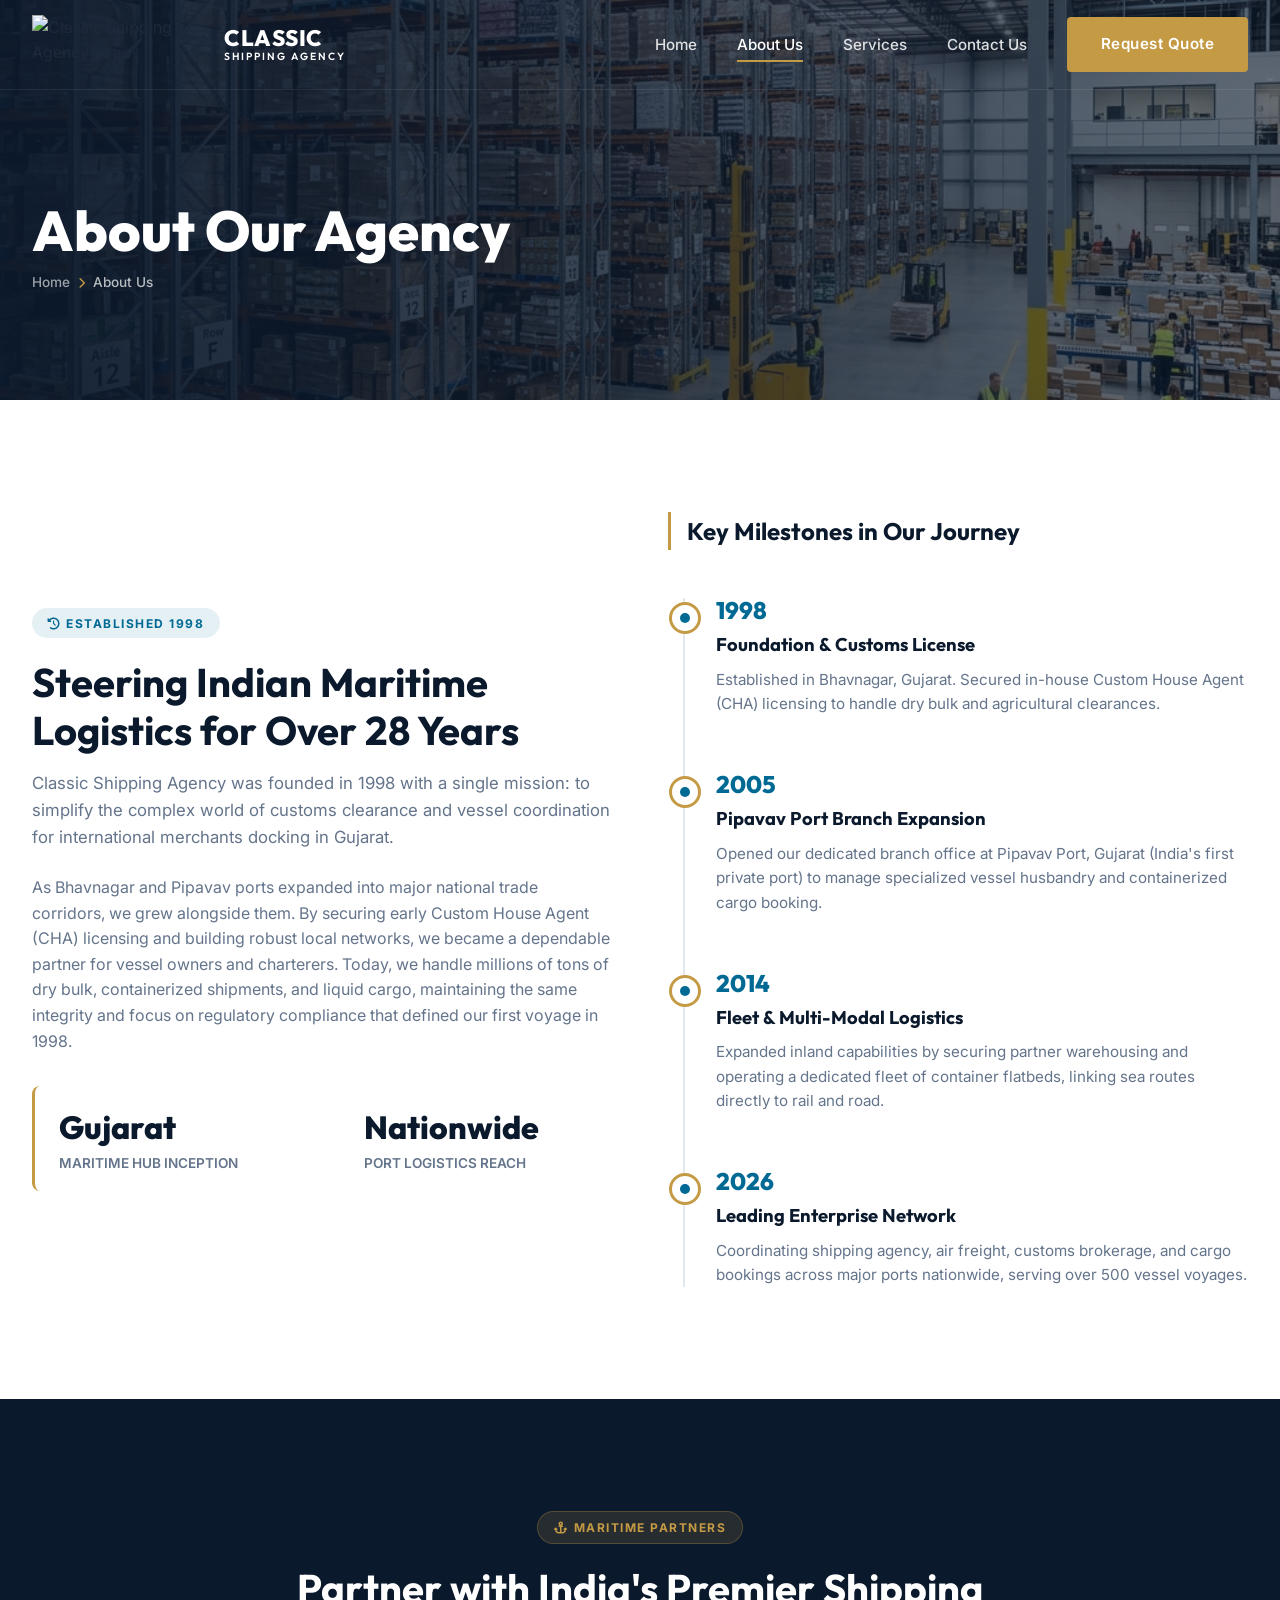
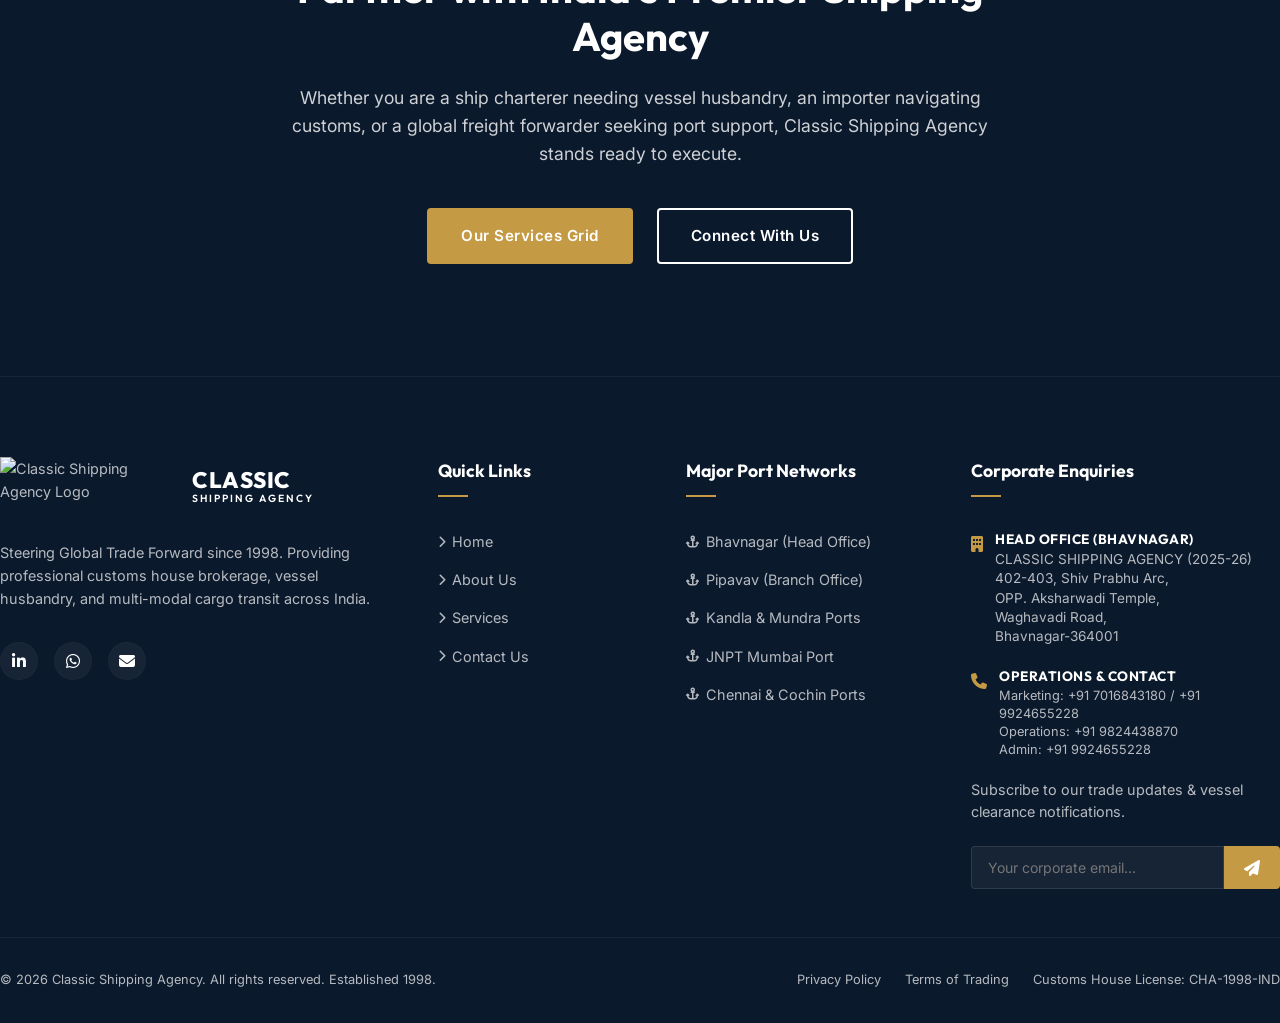
==== about.html @ 5eabb54c "initail commit, repo created and website designed w some ammendments" ====
<!DOCTYPE html>
<html lang="en">
<head>
    <meta charset="UTF-8">
    <meta name="viewport" content="width=device-width, initial-scale=1.0">
    <meta name="description" content="Discover the legacy of Classic Shipping Agency. Serving India's maritime and logistics sector since 1998. Learn about our vision, values, and port infrastructure.">
    <title>About Us - Classic Shipping Agency | Established 1998</title>
    <!-- Fonts and Icons -->
    <link rel="stylesheet" href="https://cdnjs.cloudflare.com/ajax/libs/font-awesome/6.4.0/css/all.min.css">
    <link rel="stylesheet" href="css/style.css">
</head>
<body>

    <!-- Header Navigation -->
    <header>
        <div class="container nav-container">
            <a href="index.html" class="logo">
                <img src="images/logo.png" alt="Classic Shipping Agency Logo" class="logo-img">
                <div class="logo-text">
                    CLASSIC
                    <span>Shipping Agency</span>
                </div>
            </a>
            
            <nav class="nav-menu-wrapper">
                <ul class="nav-menu">
                    <li><a href="index.html" class="nav-link">Home</a></li>
                    <li><a href="about.html" class="nav-link active">About Us</a></li>
                    <li><a href="services.html" class="nav-link">Services</a></li>
                    <li><a href="contact.html" class="nav-link">Contact Us</a></li>
                    <li class="nav-cta"><a href="contact.html" class="btn btn-accent">Request Quote</a></li>
                </ul>
            </nav>
            
            <div class="nav-hamburger">
                <span></span>
                <span></span>
                <span></span>
            </div>
        </div>
    </header>

    <!-- Inner Hero Header -->
    <section class="inner-hero" style="background-image: url('images/warehousing.png');">
        <div class="container">
            <h1 class="inner-hero-title animate-on-scroll">About Our Agency</h1>
            <div class="inner-breadcrumbs animate-on-scroll delay-1">
                <a href="index.html">Home</a>
                <span class="separator"><i class="fa-solid fa-chevron-right" style="font-size: 0.7rem;"></i></span>
                <span>About Us</span>
            </div>
        </div>
    </section>

    <!-- Company Story Section -->
    <section class="section-padding">
        <div class="container grid-2">
            <div class="animate-on-scroll">
                <span class="badge"><i class="fa-solid fa-history"></i> Established 1998</span>
                <h2 class="section-title">Steering Indian Maritime Logistics for Over 28 Years</h2>
                <p style="color: var(--text-muted); margin-bottom: 1.5rem; font-size: 1.05rem;">Classic Shipping Agency was founded in 1998 with a single mission: to simplify the complex world of customs clearance and vessel coordination for international merchants docking in Gujarat.</p>
                <p style="color: var(--text-muted); margin-bottom: 2rem;">As Bhavnagar and Pipavav ports expanded into major national trade corridors, we grew alongside them. By securing early Custom House Agent (CHA) licensing and building robust local networks, we became a dependable partner for vessel owners and charterers. Today, we handle millions of tons of dry bulk, containerized shipments, and liquid cargo, maintaining the same integrity and focus on regulatory compliance that defined our first voyage in 1998.</p>
                
                <div class="stats-grid grid-2" style="box-shadow: none; border-bottom: none; border-left: 3px solid var(--accent-gold); padding: 1rem 0 1rem 1.5rem; background: transparent;">
                    <div>
                        <h4 style="font-family: var(--font-heading); font-size: 2rem; font-weight: 800; color: var(--navy-deep);">Gujarat</h4>
                        <p style="font-size: 0.85rem; color: var(--text-muted); font-weight: 600; text-transform: uppercase;">Maritime Hub Inception</p>
                    </div>
                    <div>
                        <h4 style="font-family: var(--font-heading); font-size: 2rem; font-weight: 800; color: var(--navy-deep);">Nationwide</h4>
                        <p style="font-size: 0.85rem; color: var(--text-muted); font-weight: 600; text-transform: uppercase;">Port Logistics Reach</p>
                    </div>
                </div>
            </div>
            
            <div class="animate-on-scroll delay-1">
                <h3 style="font-family: var(--font-heading); font-size: 1.5rem; font-weight: 700; color: var(--navy-deep); margin-bottom: 2rem; border-left: 3px solid var(--accent-gold); padding-left: 1rem;">Key Milestones in Our Journey</h3>
                
                <!-- Timeline -->
                <div class="journey-timeline">
                    <!-- Timeline Item 1 -->
                    <div class="timeline-item">
                        <div class="timeline-dot"></div>
                        <div class="timeline-year">1998</div>
                        <h4 class="timeline-title">Foundation & Customs License</h4>
                        <p class="timeline-desc">Established in Bhavnagar, Gujarat. Secured in-house Custom House Agent (CHA) licensing to handle dry bulk and agricultural clearances.</p>
                    </div>
                    
                    <!-- Timeline Item 2 -->
                    <div class="timeline-item">
                        <div class="timeline-dot"></div>
                        <div class="timeline-year">2005</div>
                        <h4 class="timeline-title">Pipavav Port Branch Expansion</h4>
                        <p class="timeline-desc">Opened our dedicated branch office at Pipavav Port, Gujarat (India's first private port) to manage specialized vessel husbandry and containerized cargo booking.</p>
                    </div>
                    
                    <!-- Timeline Item 3 -->
                    <div class="timeline-item">
                        <div class="timeline-dot"></div>
                        <div class="timeline-year">2014</div>
                        <h4 class="timeline-title">Fleet & Multi-Modal Logistics</h4>
                        <p class="timeline-desc">Expanded inland capabilities by securing partner warehousing and operating a dedicated fleet of container flatbeds, linking sea routes directly to rail and road.</p>
                    </div>
                    
                    <!-- Timeline Item 4 -->
                    <div class="timeline-item">
                        <div class="timeline-dot"></div>
                        <div class="timeline-year">2026</div>
                        <h4 class="timeline-title">Leading Enterprise Network</h4>
                        <p class="timeline-desc">Coordinating shipping agency, air freight, customs brokerage, and cargo bookings across major ports nationwide, serving over 500 vessel voyages.</p>
                    </div>
                </div>
            </div>
        </div>
    </section>

    <!-- Why Choose Us CTA -->
    <section class="section-padding bg-dark">
        <div class="container text-center" style="max-width: 800px;">
            <div class="animate-on-scroll">
                <span class="badge badge-gold"><i class="fa-solid fa-anchor"></i> Maritime Partners</span>
                <h2 class="section-title" style="color: var(--text-light); margin-bottom: 1.5rem;">Partner with India's Premier Shipping Agency</h2>
                <p style="color: rgba(255,255,255,0.8); margin-bottom: 2.5rem; font-size: 1.1rem;">Whether you are a ship charterer needing vessel husbandry, an importer navigating customs, or a global freight forwarder seeking port support, Classic Shipping Agency stands ready to execute.</p>
                <div style="display: flex; gap: 1.5rem; justify-content: center;">
                    <a href="services.html" class="btn btn-accent">Our Services Grid</a>
                    <a href="contact.html" class="btn btn-outline">Connect With Us</a>
                </div>
            </div>
        </div>
    </section>

    <!-- Footer -->
    <footer>
        <div class="container footer-top">
            <div>
                <a href="index.html" class="logo footer-logo">
                    <img src="images/logo.png" alt="Classic Shipping Agency Logo" class="logo-img">
                    <div class="logo-text">
                        CLASSIC
                        <span>Shipping Agency</span>
                    </div>
                </a>
                <p class="footer-desc">Steering Global Trade Forward since 1998. Providing professional customs house brokerage, vessel husbandry, and multi-modal cargo transit across India.</p>
                <div class="footer-socials">
                    <a href="https://linkedin.com" target="_blank" class="social-link" aria-label="LinkedIn"><i class="fa-brands fa-linkedin-in"></i></a>
                    <a href="https://whatsapp.com" target="_blank" class="social-link" aria-label="WhatsApp"><i class="fa-brands fa-whatsapp"></i></a>
                    <a href="mailto:ops.bhavnagar@classicshipping.in" class="social-link" aria-label="Email"><i class="fa-solid fa-envelope"></i></a>
                </div>
            </div>
            
            <div>
                <h4 class="footer-heading">Quick Links</h4>
                <ul class="footer-links">
                    <li><a href="index.html"><i class="fa-solid fa-chevron-right" style="font-size: 0.75rem;"></i> Home</a></li>
                    <li><a href="about.html"><i class="fa-solid fa-chevron-right" style="font-size: 0.75rem;"></i> About Us</a></li>
                    <li><a href="services.html"><i class="fa-solid fa-chevron-right" style="font-size: 0.75rem;"></i> Services</a></li>
                    <li><a href="contact.html"><i class="fa-solid fa-chevron-right" style="font-size: 0.75rem;"></i> Contact Us</a></li>
                </ul>
            </div>
            
            <div>
                <h4 class="footer-heading">Major Port Networks</h4>
                <ul class="footer-links">
                    <li><a href="services.html#vessel-agency"><i class="fa-solid fa-anchor" style="font-size: 0.75rem;"></i> Bhavnagar (Head Office)</a></li>
                    <li><a href="services.html#vessel-agency"><i class="fa-solid fa-anchor" style="font-size: 0.75rem;"></i> Pipavav (Branch Office)</a></li>
                    <li><a href="services.html#vessel-agency"><i class="fa-solid fa-anchor" style="font-size: 0.75rem;"></i> Kandla & Mundra Ports</a></li>
                    <li><a href="services.html#vessel-agency"><i class="fa-solid fa-anchor" style="font-size: 0.75rem;"></i> JNPT Mumbai Port</a></li>
                    <li><a href="services.html#vessel-agency"><i class="fa-solid fa-anchor" style="font-size: 0.75rem;"></i> Chennai & Cochin Ports</a></li>
                </ul>
            </div>
            
            <div>
                <h4 class="footer-heading">Corporate Enquiries</h4>
                <div class="footer-contact-item">
                    <div class="footer-contact-icon"><i class="fa-solid fa-building"></i></div>
                    <div class="footer-contact-text">
                        <h6>Head Office (Bhavnagar)</h6>
                        <p style="font-size: 0.85rem; line-height: 1.4;">
                            CLASSIC SHIPPING AGENCY (2025-26)<br>
                            402-403, Shiv Prabhu Arc,<br>
                            OPP. Aksharwadi Temple,<br>
                            Waghavadi Road,<br>
                            Bhavnagar-364001
                        </p>
                    </div>
                </div>
                
                <div class="footer-contact-item">
                    <div class="footer-contact-icon"><i class="fa-solid fa-phone"></i></div>
                    <div class="footer-contact-text">
                        <h6>Operations & Contact</h6>
                        <p style="font-size: 0.8rem; line-height: 1.4;">
                            Marketing: +91 7016843180 / +91 9924655228<br>
                            Operations: +91 9824438870<br>
                            Admin: +91 9924655228
                        </p>
                    </div>
                </div>
                
                <div class="footer-newsletter">
                    <p>Subscribe to our trade updates & vessel clearance notifications.</p>
                    <form class="newsletter-form" onsubmit="event.preventDefault(); alert('Thank you for subscribing to Classic Trade Updates.'); this.reset();">
                        <input type="email" placeholder="Your corporate email..." required>
                        <button type="submit" aria-label="Subscribe"><i class="fa-solid fa-paper-plane"></i></button>
                    </form>
                </div>
            </div>
        </div>
        
        <div class="container footer-bottom">
            <div>&copy; 2026 Classic Shipping Agency. All rights reserved. Established 1998.</div>
            <div class="footer-bottom-links">
                <a href="#">Privacy Policy</a>
                <a href="#">Terms of Trading</a>
                <a href="contact.html">Customs House License: CHA-1998-IND</a>
            </div>
        </div>
    </footer>

    <!-- Scripts -->
    <script src="js/main.js"></script>
</body>
</html>
---- css/style.css ----
/* 
   Classic Shipping Agency - Global Stylesheet
   Established 1998 - Steering Global Trade Forward
*/

@import url('https://fonts.googleapis.com/css2?family=Inter:wght@300;400;500;600;700&family=Outfit:wght@300;400;500;600;700;800&family=Playfair+Display:ital,wght@0,400;0,600;0,700;1,400&display=swap');

:root {
    /* Color Palette */
    --primary: #006994;          /* Ocean Blue */
    --primary-dark: #004d6d;
    --primary-light: #e6f3f8;
    
    --navy-deep: #0B192C;        /* Deep Corporate Navy */
    --navy-mid: #1E3E62;         /* Medium Navy */
    --navy-light: #2C5E8A;       /* Slate Navy */
    
    --accent-gold: #C49A45;      /* Metallic Gold Highlight */
    --accent-gold-hover: #A37C32;
    
    --bg-light: #F8FAFC;         /* Clean Light Grey background */
    --bg-white: #FFFFFF;
    --bg-card-dark: #112240;     /* Navy card background */
    
    --text-dark: #1E293B;        /* Charcoal body text */
    --text-muted: #64748B;       /* Secondary grey text */
    --text-light: #FFFFFF;       /* Light text */
    
    --border-color: #E2E8F0;
    --border-accent: rgba(196, 154, 69, 0.3);
    
    /* Layout & Spacing */
    --max-width: 1280px;
    --header-height: 90px;
    --transition-smooth: all 0.3s cubic-bezier(0.4, 0, 0.2, 1);
    --shadow-sm: 0 1px 3px rgba(0, 0, 0, 0.1);
    --shadow-md: 0 4px 6px -1px rgba(0, 0, 0, 0.05), 0 2px 4px -1px rgba(0, 0, 0, 0.03);
    --shadow-lg: 0 10px 15px -3px rgba(0, 0, 0, 0.05), 0 4px 6px -2px rgba(0, 0, 0, 0.02);
    --shadow-premium: 0 20px 40px -15px rgba(11, 25, 44, 0.1);
    
    --font-heading: 'Outfit', sans-serif;
    --font-body: 'Inter', sans-serif;
    --font-serif: 'Playfair Display', serif;
}

/* Reset */
*, *::before, *::after {
    box-sizing: border-box;
    margin: 0;
    padding: 0;
}

html {
    scroll-behavior: smooth;
    font-size: 16px;
    -webkit-text-size-adjust: 100%;
}

body {
    font-family: var(--font-body);
    background-color: var(--bg-white);
    color: var(--text-dark);
    line-height: 1.6;
    overflow-x: hidden;
}

a {
    color: inherit;
    text-decoration: none;
    transition: var(--transition-smooth);
}

img {
    max-width: 100%;
    height: auto;
    display: block;
}

button, input, select, textarea {
    font-family: inherit;
}

/* Utility Classes */
.container {
    width: 100%;
    max-width: var(--max-width);
    margin: 0 auto;
    padding: 0 2rem;
}

.section-padding {
    padding: 7rem 0;
}

.bg-light {
    background-color: var(--bg-light);
}

.bg-dark {
    background-color: var(--navy-deep);
    color: var(--text-light);
}

.text-center {
    text-align: center;
}

.accent-gold {
    color: var(--accent-gold);
}

.btn {
    display: inline-flex;
    align-items: center;
    justify-content: center;
    padding: 0.85rem 2rem;
    font-size: 0.95rem;
    font-weight: 600;
    letter-spacing: 0.5px;
    border-radius: 4px;
    transition: var(--transition-smooth);
    cursor: pointer;
    border: 2px solid transparent;
}

.btn-primary {
    background-color: var(--primary);
    color: var(--text-light);
}

.btn-primary:hover {
    background-color: var(--primary-dark);
}

.btn-accent {
    background-color: var(--accent-gold);
    color: var(--text-light);
}

.btn-accent:hover {
    background-color: var(--accent-gold-hover);
    transform: translateY(-2px);
}

.btn-outline {
    background-color: transparent;
    border-color: var(--text-light);
    color: var(--text-light);
}

.btn-outline:hover {
    background-color: var(--text-light);
    color: var(--navy-deep);
}

.btn-outline-gold {
    background-color: transparent;
    border-color: var(--accent-gold);
    color: var(--accent-gold);
}

.btn-outline-gold:hover {
    background-color: var(--accent-gold);
    color: var(--text-light);
}

.badge {
    display: inline-block;
    padding: 0.35rem 1rem;
    font-size: 0.75rem;
    font-weight: 700;
    letter-spacing: 1.5px;
    text-transform: uppercase;
    border-radius: 50px;
    background-color: rgba(0, 105, 148, 0.1);
    color: var(--primary);
    margin-bottom: 1.25rem;
}

.badge-gold {
    background-color: rgba(196, 154, 69, 0.15);
    color: var(--accent-gold);
    border: 1px solid rgba(196, 154, 69, 0.3);
}

.section-title-wrap {
    margin-bottom: 4rem;
}

.section-title {
    font-family: var(--font-heading);
    font-size: 2.5rem;
    font-weight: 700;
    color: var(--navy-deep);
    line-height: 1.2;
    margin-bottom: 1rem;
}

.bg-dark .section-title {
    color: var(--text-light);
}

.section-subtitle {
    font-size: 1.1rem;
    color: var(--text-muted);
    max-width: 650px;
    margin: 0 auto;
}

.bg-dark .section-subtitle {
    color: #94A3B8;
}

.grid-2 {
    display: grid;
    grid-template-columns: repeat(2, 1fr);
    gap: 3.5rem;
    align-items: center;
}

.grid-3 {
    display: grid;
    grid-template-columns: repeat(3, 1fr);
    gap: 2.5rem;
}

.grid-4 {
    display: grid;
    grid-template-columns: repeat(4, 1fr);
    gap: 2rem;
}

/* Header & Navigation */
header {
    position: fixed;
    top: 0;
    left: 0;
    width: 100%;
    z-index: 1000;
    height: var(--header-height);
    display: flex;
    align-items: center;
    transition: var(--transition-smooth);
    background-color: transparent;
    border-bottom: 1px solid rgba(255, 255, 255, 0.08);
}

header.scrolled {
    background-color: var(--navy-deep);
    height: 80px;
    box-shadow: var(--shadow-lg);
    border-bottom: 1px solid rgba(255, 255, 255, 0.03);
}

.nav-container {
    display: flex;
    justify-content: space-between;
    align-items: center;
    width: 100%;
}

.logo {
    display: flex;
    align-items: center;
    gap: 0.75rem;
}

.logo-icon {
    width: 48px;
    height: 48px;
    display: flex;
    align-items: center;
    justify-content: center;
    border: 2px solid var(--accent-gold);
    border-radius: 50%;
    color: var(--accent-gold);
    font-size: 1.2rem;
    position: relative;
    background: radial-gradient(circle, var(--navy-mid) 20%, transparent 100%);
}

.logo-img {
    height: 60px !important;
    width: auto !important;
    max-height: 60px;
    max-width: 180px;
    object-fit: contain;
    display: block;
    flex-shrink: 0;
}

.logo-text {
    font-family: var(--font-heading);
    font-size: 1.4rem;
    font-weight: 800;
    color: var(--text-light);
    letter-spacing: 0.5px;
    line-height: 1;
}

.logo-text span {
    display: block;
    font-size: 0.65rem;
    font-weight: 600;
    color: var(--text-light);
    letter-spacing: 2px;
    margin-top: 3px;
    text-transform: uppercase;
}

.nav-menu {
    display: flex;
    align-items: center;
    gap: 2.5rem;
    list-style: none;
}

.nav-link {
    font-weight: 500;
    color: rgba(255, 255, 255, 0.85);
    font-size: 0.95rem;
    position: relative;
    padding: 0.5rem 0;
}

.nav-link::after {
    content: '';
    position: absolute;
    bottom: 0;
    left: 0;
    width: 0;
    height: 2px;
    background-color: var(--accent-gold);
    transition: var(--transition-smooth);
}

.nav-link:hover, .nav-link.active {
    color: var(--text-light);
}

.nav-link:hover::after, .nav-link.active::after {
    width: 100%;
}

.nav-cta {
    display: flex;
    align-items: center;
}

.nav-hamburger {
    display: none;
    flex-direction: column;
    gap: 6px;
    cursor: pointer;
    z-index: 1001;
    padding: 5px;
}

.nav-hamburger span {
    display: block;
    width: 28px;
    height: 2px;
    background-color: var(--text-light);
    transition: var(--transition-smooth);
}

/* Home Hero Section */
.hero {
    position: relative;
    min-height: 100vh;
    display: flex;
    align-items: center;
    background-size: cover;
    background-position: center;
    background-attachment: fixed;
    color: var(--text-light);
    padding-top: var(--header-height);
    overflow: hidden;
}

.hero::before {
    content: '';
    position: absolute;
    top: 0;
    left: 0;
    right: 0;
    bottom: 0;
    background: linear-gradient(135deg, rgba(11, 25, 44, 0.92) 30%, rgba(11, 25, 44, 0.4) 100%);
    z-index: 1;
}

.hero .container {
    position: relative;
    z-index: 2;
}

.hero-content {
    max-width: 750px;
    transform: translateY(20px);
    opacity: 0;
    animation: fadeInUp 1s cubic-bezier(0.4, 0, 0.2, 1) forwards;
}

.hero-title {
    font-family: var(--font-heading);
    font-size: 4rem;
    font-weight: 800;
    line-height: 1.15;
    margin-bottom: 1.5rem;
    letter-spacing: -0.5px;
}

.hero-title span {
    background: linear-gradient(to right, var(--text-light), var(--accent-gold));
    -webkit-background-clip: text;
    -webkit-text-fill-color: transparent;
}

.hero-desc {
    font-size: 1.25rem;
    color: rgba(255, 255, 255, 0.85);
    margin-bottom: 2.5rem;
    line-height: 1.6;
    max-width: 600px;
}

.hero-btns {
    display: flex;
    gap: 1.5rem;
}

/* Scroll Indicator */
.hero-scroll {
    position: absolute;
    bottom: 2rem;
    left: 50%;
    transform: translateX(-50%);
    z-index: 2;
    display: flex;
    flex-direction: column;
    align-items: center;
    gap: 8px;
    font-size: 0.75rem;
    text-transform: uppercase;
    letter-spacing: 2px;
    color: rgba(255, 255, 255, 0.6);
}

.hero-scroll span {
    width: 20px;
    height: 32px;
    border: 2px solid rgba(255, 255, 255, 0.4);
    border-radius: 12px;
    position: relative;
}

.hero-scroll span::after {
    content: '';
    position: absolute;
    top: 6px;
    left: 50%;
    width: 4px;
    height: 8px;
    background-color: var(--accent-gold);
    border-radius: 2px;
    transform: translateX(-50%);
    animation: scrollMouse 2s infinite;
}

/* Stats Counter Section */
.stats-banner {
    position: relative;
    margin-top: -5rem;
    z-index: 10;
    padding-bottom: 2rem;
}

.stats-grid {
    background-color: var(--bg-white);
    border-radius: 8px;
    box-shadow: var(--shadow-premium);
    border-bottom: 4px solid var(--accent-gold);
    padding: 3rem 2rem;
}

.stat-item {
    text-align: center;
    border-right: 1px solid var(--border-color);
    padding: 0 1rem;
}

.stat-item:last-child {
    border-right: none;
}

.stat-num {
    font-family: var(--font-heading);
    font-size: 3rem;
    font-weight: 800;
    color: var(--navy-deep);
    line-height: 1;
    margin-bottom: 0.5rem;
}

.stat-num span {
    color: var(--accent-gold);
}

.stat-label {
    font-size: 0.9rem;
    font-weight: 600;
    text-transform: uppercase;
    letter-spacing: 1px;
    color: var(--text-muted);
}

/* About Preview */
.about-preview-image {
    position: relative;
    border-radius: 8px;
    overflow: hidden;
    box-shadow: var(--shadow-lg);
}

.about-preview-image::after {
    content: '';
    position: absolute;
    top: 20px;
    left: 20px;
    right: 20px;
    bottom: 20px;
    border: 2px solid var(--accent-gold);
    border-radius: 4px;
    pointer-events: none;
    z-index: 2;
}

.about-preview-content .badge {
    margin-bottom: 1rem;
}

.about-preview-title {
    font-family: var(--font-heading);
    font-size: 2.2rem;
    font-weight: 700;
    color: var(--navy-deep);
    line-height: 1.25;
    margin-bottom: 1.5rem;
}

.about-preview-text {
    color: var(--text-muted);
    margin-bottom: 2rem;
}

.about-key-features {
    display: grid;
    grid-template-columns: repeat(2, 1fr);
    gap: 1.5rem;
    margin-bottom: 2.5rem;
}

.feature-bullet {
    display: flex;
    align-items: flex-start;
    gap: 0.75rem;
}

.feature-bullet-icon {
    color: var(--accent-gold);
    font-size: 1.2rem;
    margin-top: -2px;
}

.feature-bullet-text h4 {
    font-family: var(--font-heading);
    font-size: 1rem;
    font-weight: 700;
    color: var(--navy-deep);
}

.feature-bullet-text p {
    font-size: 0.85rem;
    color: var(--text-muted);
    line-height: 1.4;
}

/* Services Section */
.services-grid {
    margin-top: 1rem;
}

.service-card {
    background-color: var(--bg-white);
    border-radius: 6px;
    overflow: visible;
    box-shadow: var(--shadow-md);
    transition: var(--transition-smooth);
    border: 1px solid var(--border-color);
    display: flex;
    flex-direction: column;
    height: 100%;
    position: relative;
}

.service-card:hover {
    transform: translateY(-8px);
    box-shadow: var(--shadow-premium);
    border-color: var(--accent-gold);
}

.service-img-wrap {
    height: 240px;
    overflow: hidden;
    position: relative;
    border-radius: 6px 6px 0 0;
}

.service-img-wrap img {
    width: 100%;
    height: 100%;
    object-fit: cover;
    transition: var(--transition-smooth);
}

.service-card:hover .service-img-wrap img {
    transform: scale(1.06);
}

.service-img-overlay {
    position: absolute;
    top: 0;
    left: 0;
    right: 0;
    bottom: 0;
    background: linear-gradient(to bottom, rgba(11, 25, 44, 0) 40%, rgba(11, 25, 44, 0.7) 100%);
}

.service-icon-badge {
    position: absolute;
    top: 220px;
    right: 25px;
    width: 50px;
    height: 50px;
    background-color: var(--accent-gold);
    color: var(--text-light);
    border-radius: 4px;
    display: flex;
    align-items: center;
    justify-content: center;
    font-size: 1.4rem;
    box-shadow: var(--shadow-md);
    z-index: 10;
}

.service-card:hover .service-icon-badge {
    background-color: var(--primary);
}

.service-body {
    padding: 2.25rem 2rem 2rem;
    display: flex;
    flex-direction: column;
    flex-grow: 1;
}

.service-card-title {
    font-family: var(--font-heading);
    font-size: 1.35rem;
    font-weight: 700;
    color: var(--navy-deep);
    margin-bottom: 0.75rem;
    line-height: 1.3;
}

.service-card-desc {
    font-size: 0.9rem;
    color: var(--text-muted);
    margin-bottom: 1.5rem;
    line-height: 1.5;
    flex-grow: 1;
}

.service-card-link {
    display: inline-flex;
    align-items: center;
    gap: 6px;
    font-size: 0.85rem;
    font-weight: 700;
    text-transform: uppercase;
    letter-spacing: 1px;
    color: var(--primary);
}

.service-card-link i {
    font-size: 0.9rem;
    transition: var(--transition-smooth);
}

.service-card:hover .service-card-link {
    color: var(--accent-gold);
}

.service-card:hover .service-card-link i {
    transform: translateX(4px);
}

/* Director Message (Editorial) */
.director-section {
    background-color: var(--bg-light);
}

.director-card {
    background-color: var(--bg-white);
    border-radius: 8px;
    box-shadow: var(--shadow-lg);
    overflow: hidden;
}

.director-grid {
    display: grid;
    grid-template-columns: 2fr 3fr;
}

.director-img-container {
    height: 100%;
    min-height: 450px;
    position: relative;
}

.director-img-container img {
    width: 100%;
    height: 100%;
    object-fit: cover;
}

.director-img-frame {
    position: absolute;
    top: 25px;
    left: 25px;
    right: 25px;
    bottom: 25px;
    border: 1px solid rgba(255, 255, 255, 0.4);
    pointer-events: none;
}

.director-msg-body {
    padding: 4rem 3.5rem;
    display: flex;
    flex-direction: column;
    justify-content: center;
}

.director-quote {
    font-family: var(--font-serif);
    font-size: 1.6rem;
    font-style: italic;
    color: var(--navy-deep);
    line-height: 1.5;
    margin-bottom: 2rem;
    position: relative;
}

.director-quote::before {
    content: '“';
    font-family: var(--font-serif);
    font-size: 6rem;
    color: rgba(196, 154, 69, 0.15);
    position: absolute;
    top: -3.5rem;
    left: -2.5rem;
    line-height: 1;
}

.director-text {
    font-size: 0.95rem;
    color: var(--text-muted);
    margin-bottom: 2.5rem;
}

.director-meta {
    display: flex;
    align-items: center;
    justify-content: space-between;
    border-top: 1px solid var(--border-color);
    padding-top: 1.5rem;
}

.director-name h4 {
    font-family: var(--font-heading);
    font-size: 1.15rem;
    font-weight: 700;
    color: var(--navy-deep);
}

.director-name p {
    font-size: 0.85rem;
    color: var(--accent-gold);
    font-weight: 600;
    text-transform: uppercase;
    letter-spacing: 1px;
}

.director-signature {
    font-family: var(--font-serif);
    font-size: 2.2rem;
    color: var(--navy-mid);
    transform: rotate(-3deg);
    opacity: 0.8;
}

/* Presence Across India (Interactive Map Section) */
.map-section {
    position: relative;
    overflow: hidden;
}

.map-layout {
    display: grid;
    grid-template-columns: 3fr 2fr;
    gap: 4rem;
    align-items: center;
}

.map-wrapper {
    position: relative;
    background-color: rgba(11, 25, 44, 0.02);
    border-radius: 8px;
    padding: 2rem;
    border: 1px solid var(--border-color);
    box-shadow: inset 0 0 40px rgba(0, 0, 0, 0.02);
}

.india-svg-map {
    width: 100%;
    height: auto;
    max-height: 580px;
}

.india-outline {
    fill: #EAEFF5;
    stroke: #CBD5E1;
    stroke-width: 1.5;
}

.sea-lane {
    fill: none;
    stroke: rgba(0, 105, 148, 0.25);
    stroke-width: 1.5;
    stroke-dasharray: 4 4;
}

/* Hotspots styling */
.port-hotspot {
    cursor: pointer;
}

.port-hotspot circle.core {
    fill: var(--accent-gold);
    transition: var(--transition-smooth);
}

.port-hotspot circle.radar {
    fill: none;
    stroke: var(--accent-gold);
    stroke-width: 1.5;
    opacity: 0.8;
    transform-origin: center;
    animation: radarPulse 2s infinite ease-out;
}

.port-hotspot.head-office circle.core {
    fill: var(--primary);
    r: 8;
}

.port-hotspot.head-office circle.radar {
    stroke: var(--primary);
    stroke-width: 2;
}

.port-hotspot:hover circle.core {
    fill: var(--navy-deep);
    r: 9;
}

.port-hotspot.active circle.core {
    fill: var(--navy-deep);
    r: 9;
}

.port-hotspot.active circle.radar {
    animation: radarPulseFast 1s infinite ease-out;
}

/* Info box panel alongside the map */
.port-info-card {
    background-color: var(--bg-white);
    border-radius: 8px;
    box-shadow: var(--shadow-lg);
    border-left: 5px solid var(--accent-gold);
    padding: 3rem 2.5rem;
    min-height: 420px;
    display: flex;
    flex-direction: column;
    justify-content: space-between;
    transition: var(--transition-smooth);
}

.port-info-card.is-head {
    border-left-color: var(--primary);
}

.port-info-header {
    border-bottom: 1px solid var(--border-color);
    padding-bottom: 1.5rem;
    margin-bottom: 1.5rem;
}

.port-info-title {
    font-family: var(--font-heading);
    font-size: 2rem;
    font-weight: 700;
    color: var(--navy-deep);
    display: flex;
    align-items: center;
    justify-content: space-between;
}

.port-info-badge {
    font-size: 0.7rem;
    padding: 0.25rem 0.75rem;
    border-radius: 50px;
    text-transform: uppercase;
    letter-spacing: 1px;
    font-weight: 700;
}

.port-info-badge.head {
    background-color: var(--primary-light);
    color: var(--primary);
}

.port-info-badge.branch {
    background-color: #FEF3C7;
    color: var(--accent-gold-hover);
}

.port-info-badge.operational {
    background-color: #F1F5F9;
    color: var(--text-muted);
}

.port-info-state {
    font-size: 0.9rem;
    color: var(--accent-gold);
    font-weight: 600;
    margin-top: 4px;
}

.port-info-detail-row {
    display: flex;
    gap: 1rem;
    margin-bottom: 1.25rem;
    align-items: flex-start;
}

.port-info-detail-icon {
    color: var(--primary);
    font-size: 1.1rem;
    margin-top: 2px;
}

.port-info-detail-text h5 {
    font-family: var(--font-heading);
    font-size: 0.95rem;
    font-weight: 700;
    color: var(--navy-deep);
}

.port-info-detail-text p {
    font-size: 0.88rem;
    color: var(--text-muted);
}

.port-capabilities-list {
    display: flex;
    flex-wrap: wrap;
    gap: 0.5rem;
    margin-top: 1.5rem;
}

.port-cap-tag {
    background-color: var(--bg-light);
    border: 1px solid var(--border-color);
    font-size: 0.75rem;
    padding: 0.3rem 0.75rem;
    border-radius: 4px;
    font-weight: 500;
    color: var(--navy-mid);
}

/* Why Choose Us Section */
.why-choose-grid {
    margin-top: 1rem;
}

.why-card {
    background-color: var(--bg-white);
    border: 1px solid var(--border-color);
    border-radius: 6px;
    padding: 3rem 2.5rem;
    transition: var(--transition-smooth);
    position: relative;
}

.why-card::before {
    content: '';
    position: absolute;
    top: 0;
    left: 0;
    width: 0;
    height: 3px;
    background-color: var(--accent-gold);
    transition: var(--transition-smooth);
}

.why-card:hover {
    box-shadow: var(--shadow-lg);
    transform: translateY(-5px);
    border-color: var(--accent-gold);
}

.why-card:hover::before {
    width: 100%;
}

.why-icon {
    font-size: 2.2rem;
    color: var(--primary);
    margin-bottom: 1.5rem;
}

.why-card:hover .why-icon {
    color: var(--accent-gold);
}

.why-title {
    font-family: var(--font-heading);
    font-size: 1.3rem;
    font-weight: 700;
    color: var(--navy-deep);
    margin-bottom: 1rem;
}

.why-desc {
    font-size: 0.9rem;
    color: var(--text-muted);
    line-height: 1.6;
}

/* Contact CTA Banner */
.cta-banner {
    background: linear-gradient(135deg, var(--navy-deep) 0%, var(--navy-mid) 100%);
    color: var(--text-light);
    position: relative;
    overflow: hidden;
}

.cta-banner::before {
    content: '';
    position: absolute;
    top: -50%;
    right: -20%;
    width: 600px;
    height: 600px;
    border: 1px solid rgba(196, 154, 69, 0.08);
    border-radius: 50%;
    pointer-events: none;
}

.cta-layout {
    display: flex;
    justify-content: space-between;
    align-items: center;
}

.cta-text {
    max-width: 700px;
}

.cta-title {
    font-family: var(--font-heading);
    font-size: 2.5rem;
    font-weight: 800;
    margin-bottom: 1rem;
    line-height: 1.2;
}

.cta-desc {
    font-size: 1.1rem;
    color: rgba(255, 255, 255, 0.8);
}

.cta-action {
    display: flex;
    gap: 1rem;
}

/* Corporate Footer */
footer {
    background-color: var(--navy-deep);
    color: rgba(255, 255, 255, 0.7);
    font-size: 0.9rem;
    border-top: 1px solid rgba(255, 255, 255, 0.05);
}

.footer-top {
    padding: 5rem 0 3rem;
    display: grid;
    grid-template-columns: 2fr 1fr 1.2fr 1.5fr;
    gap: 3.5rem;
    border-bottom: 1px solid rgba(255, 255, 255, 0.05);
}

.footer-logo {
    margin-bottom: 1.5rem;
}

.footer-desc {
    margin-bottom: 2rem;
    line-height: 1.6;
}

.footer-socials {
    display: flex;
    gap: 1rem;
}

.social-link {
    width: 38px;
    height: 38px;
    border-radius: 50%;
    background-color: rgba(255, 255, 255, 0.05);
    color: var(--text-light);
    display: flex;
    align-items: center;
    justify-content: center;
    font-size: 1rem;
    transition: var(--transition-smooth);
    border: 1px solid rgba(255, 255, 255, 0.02);
}

.social-link:hover {
    background-color: var(--accent-gold);
    color: var(--text-light);
    transform: translateY(-3px);
}

.footer-heading {
    font-family: var(--font-heading);
    color: var(--text-light);
    font-size: 1.1rem;
    font-weight: 700;
    margin-bottom: 2rem;
    position: relative;
    padding-bottom: 0.75rem;
}

.footer-heading::after {
    content: '';
    position: absolute;
    bottom: 0;
    left: 0;
    width: 30px;
    height: 2px;
    background-color: var(--accent-gold);
}

.footer-links {
    list-style: none;
}

.footer-links li {
    margin-bottom: 0.85rem;
}

.footer-links a {
    color: rgba(255, 255, 255, 0.7);
    display: inline-flex;
    align-items: center;
    gap: 6px;
}

.footer-links a:hover {
    color: var(--accent-gold);
    transform: translateX(4px);
}

.footer-contact-item {
    display: flex;
    gap: 0.75rem;
    margin-bottom: 1.25rem;
    align-items: flex-start;
}

.footer-contact-icon {
    color: var(--accent-gold);
    font-size: 1rem;
    margin-top: 3px;
}

.footer-contact-text h6 {
    font-family: var(--font-heading);
    color: var(--text-light);
    font-size: 0.85rem;
    font-weight: 700;
    text-transform: uppercase;
    letter-spacing: 0.5px;
}

.footer-contact-text p {
    font-size: 0.85rem;
    line-height: 1.5;
}

.footer-newsletter p {
    margin-bottom: 1.5rem;
    line-height: 1.5;
}

.newsletter-form {
    display: flex;
}

.newsletter-form input {
    background-color: rgba(255, 255, 255, 0.05);
    border: 1px solid rgba(255, 255, 255, 0.1);
    border-radius: 4px 0 0 4px;
    padding: 0.75rem 1rem;
    color: var(--text-light);
    font-size: 0.88rem;
    flex-grow: 1;
    outline: none;
    transition: var(--transition-smooth);
}

.newsletter-form input:focus {
    border-color: var(--accent-gold);
    background-color: rgba(255, 255, 255, 0.08);
}

.newsletter-form button {
    background-color: var(--accent-gold);
    color: var(--text-light);
    border: none;
    border-radius: 0 4px 4px 0;
    padding: 0 1.25rem;
    cursor: pointer;
    font-size: 1rem;
    transition: var(--transition-smooth);
}

.newsletter-form button:hover {
    background-color: var(--accent-gold-hover);
}

.footer-bottom {
    padding: 2rem 0;
    display: flex;
    justify-content: space-between;
    align-items: center;
    font-size: 0.8rem;
}

.footer-bottom-links {
    display: flex;
    gap: 1.5rem;
}

.footer-bottom-links a:hover {
    color: var(--accent-gold);
}

/* Inner Page Hero Header */
.inner-hero {
    position: relative;
    height: 400px;
    display: flex;
    align-items: center;
    background-size: cover;
    background-position: center;
    color: var(--text-light);
    padding-top: var(--header-height);
}

.inner-hero::before {
    content: '';
    position: absolute;
    top: 0;
    left: 0;
    right: 0;
    bottom: 0;
    background: linear-gradient(to right, rgba(11, 25, 44, 0.95), rgba(11, 25, 44, 0.6));
    z-index: 1;
}

.inner-hero .container {
    position: relative;
    z-index: 2;
}

.inner-hero-title {
    font-family: var(--font-heading);
    font-size: 3.5rem;
    font-weight: 800;
    margin-bottom: 0.5rem;
    line-height: 1.2;
}

.inner-breadcrumbs {
    display: flex;
    align-items: center;
    gap: 8px;
    font-size: 0.85rem;
    color: rgba(255, 255, 255, 0.7);
    font-weight: 500;
}

.inner-breadcrumbs a {
    color: rgba(255, 255, 255, 0.6);
}

.inner-breadcrumbs a:hover {
    color: var(--accent-gold);
}

.inner-breadcrumbs span.separator {
    color: var(--accent-gold);
}

/* About Page Styles */
.journey-timeline {
    position: relative;
    max-width: 800px;
    margin: 3rem auto 0;
    padding-left: 3rem;
}

.journey-timeline::before {
    content: '';
    position: absolute;
    top: 0;
    left: 15px;
    width: 2px;
    height: 100%;
    background-color: var(--border-color);
}

.timeline-item {
    position: relative;
    margin-bottom: 3.5rem;
}

.timeline-item:last-child {
    margin-bottom: 0;
}

.timeline-dot {
    position: absolute;
    left: -3rem;
    top: 4px;
    width: 32px;
    height: 32px;
    border-radius: 50%;
    background-color: var(--bg-white);
    border: 3px solid var(--accent-gold);
    display: flex;
    align-items: center;
    justify-content: center;
    z-index: 2;
    transform: translateX(1px);
}

.timeline-dot::after {
    content: '';
    width: 10px;
    height: 10px;
    border-radius: 50%;
    background-color: var(--primary);
}

.timeline-year {
    font-family: var(--font-heading);
    font-size: 1.5rem;
    font-weight: 800;
    color: var(--primary);
    line-height: 1;
    margin-bottom: 0.5rem;
}

.timeline-title {
    font-family: var(--font-heading);
    font-size: 1.15rem;
    font-weight: 700;
    color: var(--navy-deep);
    margin-bottom: 0.5rem;
}

.timeline-desc {
    color: var(--text-muted);
    font-size: 0.95rem;
}

.values-grid {
    margin-top: 1rem;
}

.value-card {
    background-color: var(--bg-white);
    border: 1px solid var(--border-color);
    border-radius: 6px;
    padding: 3rem 2.5rem;
    box-shadow: var(--shadow-sm);
    text-align: center;
}

.value-icon {
    width: 70px;
    height: 70px;
    border-radius: 50%;
    background-color: var(--primary-light);
    color: var(--primary);
    display: flex;
    align-items: center;
    justify-content: center;
    font-size: 1.8rem;
    margin: 0 auto 1.5rem;
}

.value-card h3 {
    font-family: var(--font-heading);
    font-size: 1.4rem;
    font-weight: 700;
    color: var(--navy-deep);
    margin-bottom: 1rem;
}

.value-card p {
    color: var(--text-muted);
    font-size: 0.92rem;
    line-height: 1.6;
}

/* Services Page Styles */
.services-tabs-nav {
    display: flex;
    justify-content: center;
    gap: 1rem;
    flex-wrap: wrap;
    margin-bottom: 4rem;
    background-color: var(--bg-light);
    padding: 0.75rem;
    border-radius: 8px;
    border: 1px solid var(--border-color);
}

.services-tab-btn {
    background: transparent;
    border: none;
    outline: none;
    font-family: var(--font-heading);
    font-weight: 600;
    font-size: 0.95rem;
    padding: 0.75rem 1.5rem;
    color: var(--text-muted);
    cursor: pointer;
    border-radius: 4px;
    transition: var(--transition-smooth);
}

.services-tab-btn:hover {
    color: var(--navy-deep);
}

.services-tab-btn.active {
    background-color: var(--navy-deep);
    color: var(--text-light);
}

.service-detail-section {
    padding: 6rem 0;
    border-bottom: 1px solid var(--border-color);
}

.service-detail-section:last-of-type {
    border-bottom: none;
}

.service-detail-section:nth-of-type(even) .grid-2 {
    grid-template-columns: 3fr 2fr;
}

.service-detail-section:nth-of-type(even) .grid-2 > :first-child {
    order: 2;
}

.service-detail-content h3 {
    font-family: var(--font-heading);
    font-size: 2.2rem;
    font-weight: 700;
    color: var(--navy-deep);
    margin-bottom: 1.5rem;
    line-height: 1.2;
}

.service-detail-desc {
    color: var(--text-muted);
    margin-bottom: 2rem;
}

.service-benefits-list {
    margin-bottom: 2.5rem;
}

.service-benefit-item {
    display: flex;
    gap: 0.75rem;
    margin-bottom: 1rem;
}

.service-benefit-icon {
    color: var(--accent-gold);
    font-size: 1.1rem;
    margin-top: 2px;
}

.service-benefit-text h5 {
    font-family: var(--font-heading);
    font-size: 1rem;
    font-weight: 700;
    color: var(--navy-deep);
}

.service-benefit-text p {
    font-size: 0.88rem;
    color: var(--text-muted);
}

.service-detail-image {
    position: relative;
    border-radius: 8px;
    overflow: hidden;
    box-shadow: var(--shadow-lg);
    height: 380px;
}

.service-detail-image img {
    width: 100%;
    height: 100%;
    object-fit: cover;
}

/* Contact Page Styles */
.contact-layout {
    display: grid;
    grid-template-columns: 2fr 3fr;
    gap: 4rem;
    align-items: start;
}

.contact-info-panel {
    display: flex;
    flex-direction: column;
    gap: 2rem;
}

.contact-card-box {
    background-color: var(--bg-white);
    border: 1px solid var(--border-color);
    border-radius: 8px;
    padding: 2.5rem;
    box-shadow: var(--shadow-sm);
}

.contact-card-box h3 {
    font-family: var(--font-heading);
    font-size: 1.3rem;
    font-weight: 700;
    color: var(--navy-deep);
    margin-bottom: 1.5rem;
    border-bottom: 2px solid var(--accent-gold);
    padding-bottom: 0.5rem;
    display: inline-block;
}

.contact-form-card {
    background-color: var(--bg-white);
    border: 1px solid var(--border-color);
    border-radius: 8px;
    padding: 3.5rem;
    box-shadow: var(--shadow-lg);
}

.contact-form-title {
    font-family: var(--font-heading);
    font-size: 1.8rem;
    font-weight: 700;
    color: var(--navy-deep);
    margin-bottom: 0.5rem;
}

.contact-form-subtitle {
    color: var(--text-muted);
    font-size: 0.95rem;
    margin-bottom: 2.5rem;
}

.form-grid {
    display: grid;
    grid-template-columns: repeat(2, 1fr);
    gap: 1.5rem;
}

.form-group {
    margin-bottom: 1.5rem;
}

.form-group.full-width {
    grid-column: span 2;
}

.form-label {
    display: block;
    font-size: 0.85rem;
    font-weight: 600;
    color: var(--navy-deep);
    margin-bottom: 0.5rem;
    text-transform: uppercase;
    letter-spacing: 0.5px;
}

.form-input {
    width: 100%;
    padding: 0.85rem 1rem;
    border: 1px solid var(--border-color);
    background-color: var(--bg-light);
    border-radius: 4px;
    font-size: 0.95rem;
    color: var(--text-dark);
    transition: var(--transition-smooth);
    outline: none;
}

.form-input:focus {
    border-color: var(--primary);
    background-color: var(--bg-white);
    box-shadow: 0 0 0 3px rgba(0, 105, 148, 0.1);
}

textarea.form-input {
    min-height: 150px;
    resize: vertical;
}

.form-submit-row {
    margin-top: 2rem;
    display: flex;
    justify-content: flex-end;
}

/* Success Modal */
.modal-overlay {
    position: fixed;
    top: 0;
    left: 0;
    right: 0;
    bottom: 0;
    background-color: rgba(11, 25, 44, 0.7);
    display: flex;
    align-items: center;
    justify-content: center;
    z-index: 2000;
    opacity: 0;
    visibility: hidden;
    transition: var(--transition-smooth);
}

.modal-overlay.active {
    opacity: 1;
    visibility: visible;
}

.success-modal {
    background-color: var(--bg-white);
    border-radius: 8px;
    box-shadow: var(--shadow-premium);
    padding: 3.5rem;
    max-width: 500px;
    width: 90%;
    text-align: center;
    transform: translateY(20px);
    transition: var(--transition-smooth);
    border-top: 4px solid var(--accent-gold);
}

.modal-overlay.active .success-modal {
    transform: translateY(0);
}

.success-modal-icon {
    width: 80px;
    height: 80px;
    border-radius: 50%;
    background-color: #DEF7EC;
    color: #03543F;
    font-size: 2.5rem;
    display: flex;
    align-items: center;
    justify-content: center;
    margin: 0 auto 1.5rem;
}

.success-modal-title {
    font-family: var(--font-heading);
    font-size: 1.6rem;
    font-weight: 700;
    color: var(--navy-deep);
    margin-bottom: 0.75rem;
}

.success-modal-text {
    color: var(--text-muted);
    font-size: 0.95rem;
    margin-bottom: 2rem;
    line-height: 1.5;
}

/* Google Maps Locations */
.locations-map-container {
    margin-top: 5rem;
}

.office-maps-tabs {
    display: flex;
    gap: 1rem;
    margin-bottom: 2rem;
    border-bottom: 1px solid var(--border-color);
    padding-bottom: 1rem;
}

.office-map-tab-btn {
    background: transparent;
    border: none;
    outline: none;
    font-family: var(--font-heading);
    font-size: 1.1rem;
    font-weight: 700;
    color: var(--text-muted);
    padding-bottom: 0.5rem;
    position: relative;
    cursor: pointer;
}

.office-map-tab-btn::after {
    content: '';
    position: absolute;
    bottom: -1rem;
    left: 0;
    width: 0;
    height: 3px;
    background-color: var(--accent-gold);
    transition: var(--transition-smooth);
}

.office-map-tab-btn.active {
    color: var(--navy-deep);
}

.office-map-tab-btn.active::after {
    width: 100%;
}

.map-iframe-wrapper {
    height: 450px;
    border-radius: 8px;
    overflow: hidden;
    border: 1px solid var(--border-color);
    box-shadow: var(--shadow-md);
    background-color: var(--bg-light);
    display: none;
}

.map-iframe-wrapper.active {
    display: block;
}

.map-iframe-wrapper iframe {
    width: 100%;
    height: 100%;
    border: 0;
}

/* Animations */
@keyframes fadeInUp {
    from {
        opacity: 0;
        transform: translateY(30px);
    }
    to {
        opacity: 1;
        transform: translateY(0);
    }
}

@keyframes scrollMouse {
    0% {
        opacity: 1;
        top: 6px;
    }
    50% {
        opacity: 0.3;
        top: 18px;
    }
    100% {
        opacity: 1;
        top: 6px;
    }
}

@keyframes radarPulse {
    0% {
        transform: scale(0.9);
        opacity: 0.8;
    }
    100% {
        transform: scale(3);
        opacity: 0;
    }
}

@keyframes radarPulseFast {
    0% {
        transform: scale(0.9);
        opacity: 0.9;
    }
    100% {
        transform: scale(2.2);
        opacity: 0;
    }
}

/* Scroll Entrance Animation Classes */
.animate-on-scroll {
    opacity: 0;
    transform: translateY(25px);
    transition: opacity 0.8s cubic-bezier(0.4, 0, 0.2, 1), transform 0.8s cubic-bezier(0.4, 0, 0.2, 1);
}

.animate-on-scroll.appear {
    opacity: 1;
    transform: translateY(0);
}

.delay-1 { transition-delay: 0.15s; }
.delay-2 { transition-delay: 0.3s; }
.delay-3 { transition-delay: 0.45s; }

/* Responsive Adjustments */
@media (max-width: 1024px) {
    .grid-4 {
        grid-template-columns: repeat(2, 1fr);
        gap: 2rem;
    }
    .grid-3 {
        grid-template-columns: repeat(2, 1fr);
    }
    .director-grid {
        grid-template-columns: 1fr;
    }
    .director-img-container {
        min-height: 380px;
    }
    .map-layout {
        grid-template-columns: 1fr;
        gap: 3rem;
    }
    .footer-top {
        grid-template-columns: repeat(2, 1fr);
        gap: 3rem;
    }
    .contact-layout {
        grid-template-columns: 1fr;
        gap: 3rem;
    }
}

@media (max-width: 768px) {
    :root {
        --header-height: 80px;
    }
    .section-padding {
        padding: 5rem 0;
    }
    .grid-2 {
        grid-template-columns: 1fr;
        gap: 2.5rem;
    }
    .grid-3 {
        grid-template-columns: 1fr;
        gap: 2rem;
    }
    .section-title {
        font-size: 2rem;
    }
    .hero-title {
        font-size: 2.5rem;
    }
    .hero-desc {
        font-size: 1.1rem;
    }
    .hero-btns {
        flex-direction: column;
        gap: 1rem;
    }
    .btn {
        width: 100%;
    }
    
    /* Navigation Hamburger */
    .nav-hamburger {
        display: flex;
    }
    .nav-menu {
        position: fixed;
        top: 0;
        right: -100%;
        width: 80%;
        max-width: 320px;
        height: 100vh;
        background-color: var(--navy-deep);
        flex-direction: column;
        justify-content: center;
        gap: 2rem;
        z-index: 1000;
        transition: var(--transition-smooth);
        box-shadow: -10px 0 30px rgba(0, 0, 0, 0.2);
        padding: 2rem;
    }
    .nav-menu.open {
        right: 0;
    }
    .nav-link {
        font-size: 1.15rem;
    }
    .nav-cta {
        display: none;
    }
    
    /* Stats banner adjustment */
    .stats-banner {
        margin-top: -3rem;
    }
    .stats-grid {
        padding: 2rem 1rem;
    }
    .stat-item {
        border-right: none;
        border-bottom: 1px solid var(--border-color);
        padding: 1.5rem 0;
    }
    .stat-item:last-child {
        border-bottom: none;
        padding-bottom: 0;
    }
    .stat-item:first-child {
        padding-top: 0;
    }
    .stat-num {
        font-size: 2.5rem;
    }
    
    /* Timeline adjustment */
    .journey-timeline {
        padding-left: 2rem;
    }
    .journey-timeline::before {
        left: 10px;
    }
    .timeline-dot {
        left: -2rem;
        width: 24px;
        height: 24px;
    }
    .timeline-dot::after {
        width: 8px;
        height: 8px;
    }
    
    .cta-layout {
        flex-direction: column;
        text-align: center;
        gap: 2.5rem;
    }
    .cta-action {
        width: 100%;
        flex-direction: column;
    }
    
    .footer-top {
        grid-template-columns: 1fr;
        gap: 2.5rem;
    }
    .footer-bottom {
        flex-direction: column;
        text-align: center;
        gap: 1.5rem;
    }
    .footer-bottom-links {
        justify-content: center;
        flex-wrap: wrap;
    }
    
    .contact-form-card {
        padding: 2rem;
    }
    .form-grid {
        grid-template-columns: 1fr;
    }
    .form-group.full-width {
        grid-column: span 1;
    }
    
    .services-tabs-nav {
        flex-direction: column;
        width: 100%;
    }
    .services-tab-btn {
        width: 100%;
        text-align: center;
    }
    
    .service-detail-section:nth-of-type(even) .grid-2 {
        grid-template-columns: 1fr;
    }
    .service-detail-section:nth-of-type(even) .grid-2 > :first-child {
        order: 0;
    }
    .service-detail-image {
        height: 260px;
    }
}
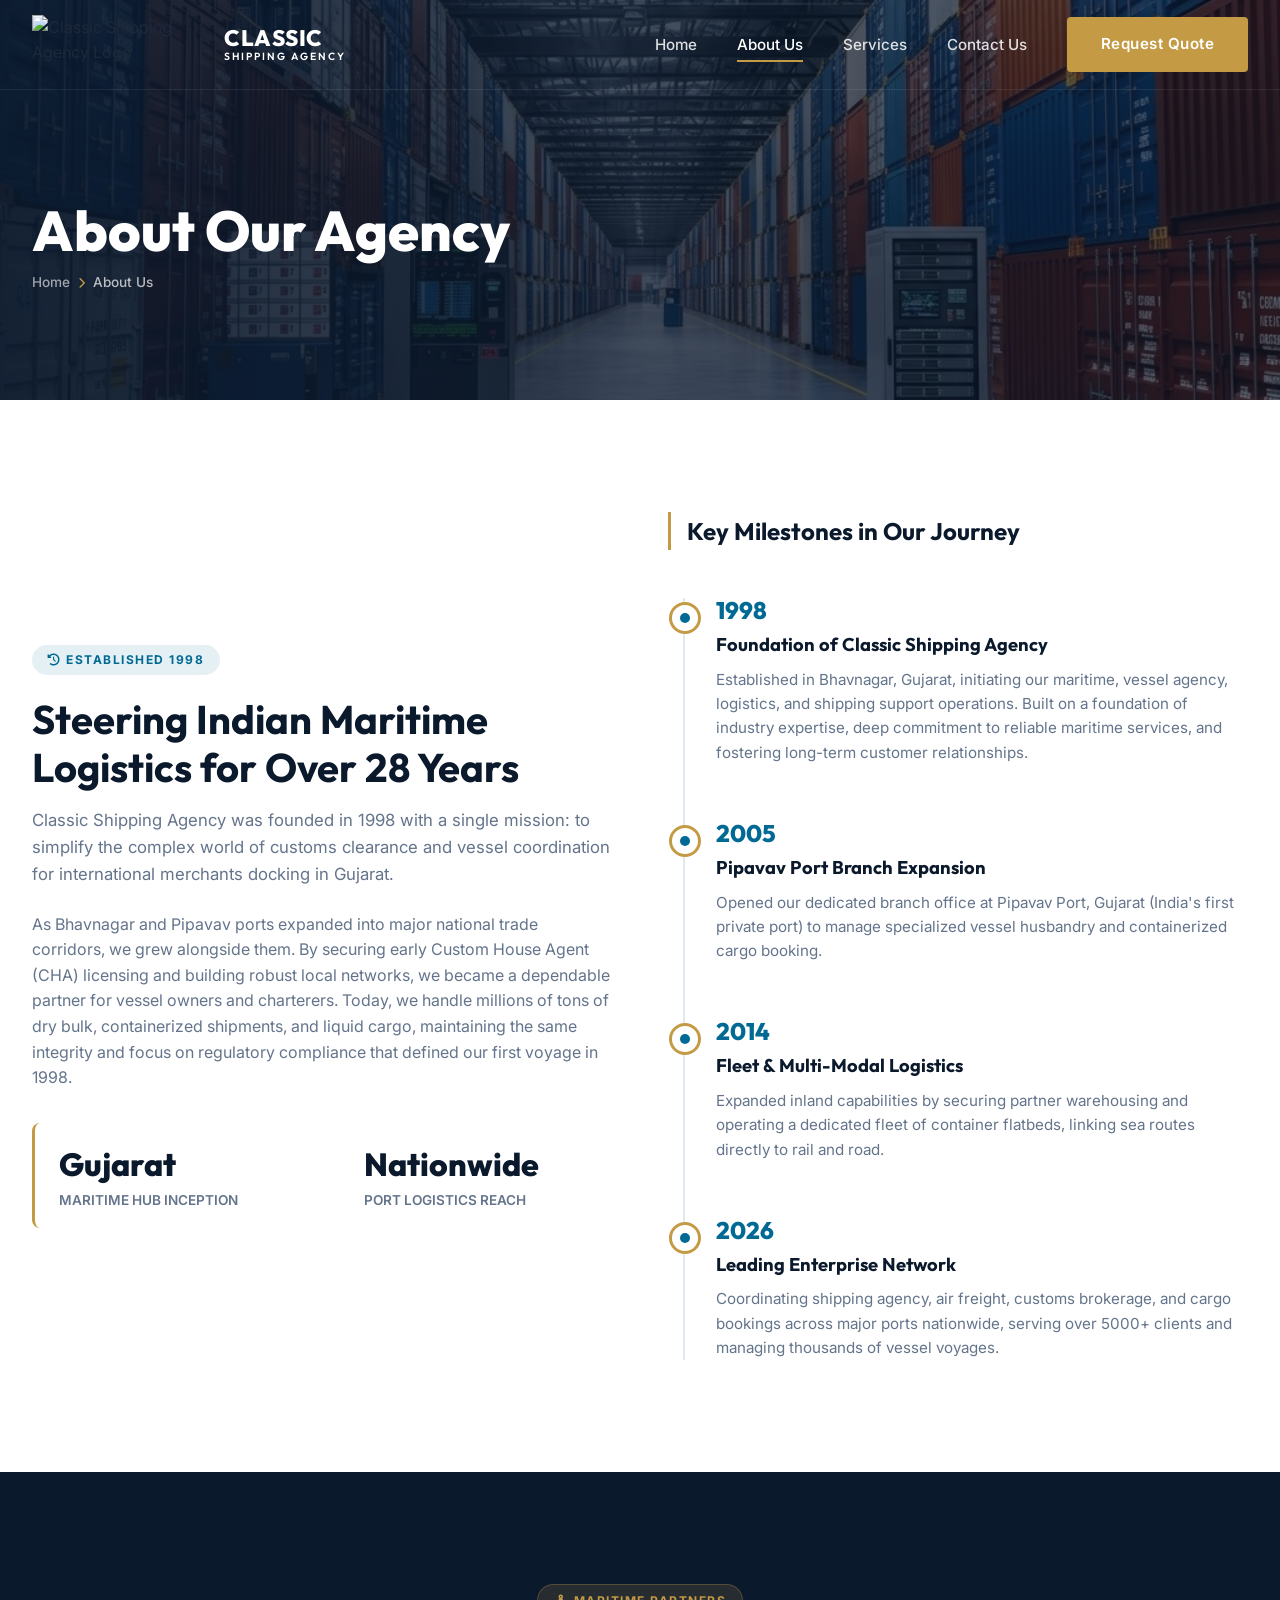
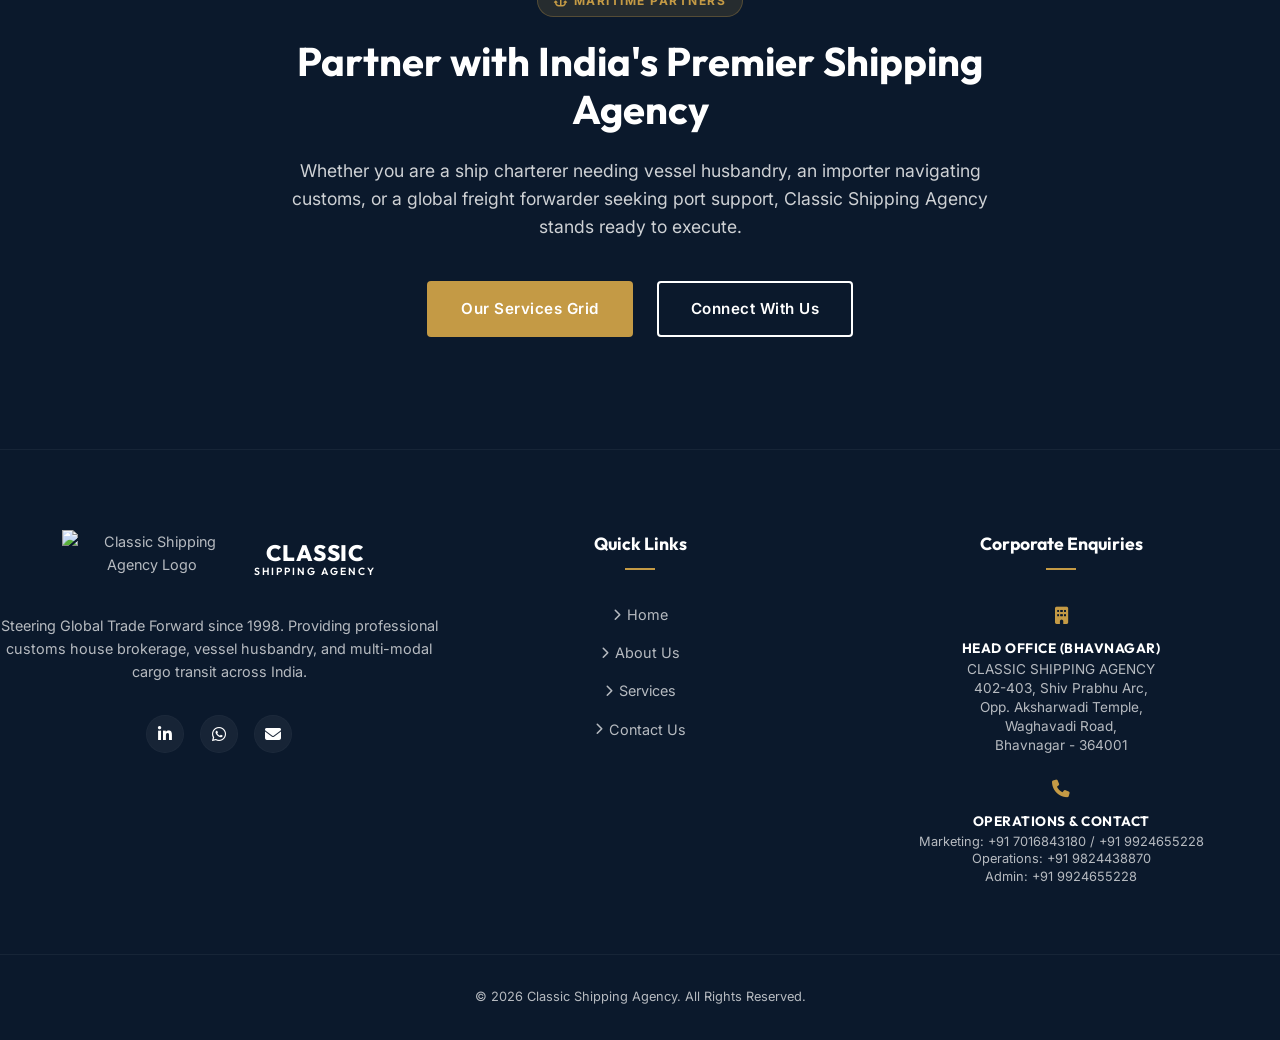
==== commit 65fece4d: "feat: implement FormSubmit integration and Leaflet-based map with updated contact details and assets" ====
--- a/about.html
+++ b/about.html
@@ -82,8 +82,8 @@
                     <div class="timeline-item">
                         <div class="timeline-dot"></div>
                         <div class="timeline-year">1998</div>
-                        <h4 class="timeline-title">Foundation & Customs License</h4>
-                        <p class="timeline-desc">Established in Bhavnagar, Gujarat. Secured in-house Custom House Agent (CHA) licensing to handle dry bulk and agricultural clearances.</p>
+                        <h4 class="timeline-title">Foundation of Classic Shipping Agency</h4>
+                        <p class="timeline-desc">Established in Bhavnagar, Gujarat, initiating our maritime, vessel agency, logistics, and shipping support operations. Built on a foundation of industry expertise, deep commitment to reliable maritime services, and fostering long-term customer relationships.</p>
                     </div>
                     
                     <!-- Timeline Item 2 -->
@@ -107,7 +107,7 @@
                         <div class="timeline-dot"></div>
                         <div class="timeline-year">2026</div>
                         <h4 class="timeline-title">Leading Enterprise Network</h4>
-                        <p class="timeline-desc">Coordinating shipping agency, air freight, customs brokerage, and cargo bookings across major ports nationwide, serving over 500 vessel voyages.</p>
+                        <p class="timeline-desc">Coordinating shipping agency, air freight, customs brokerage, and cargo bookings across major ports nationwide, serving over 5000+ clients and managing thousands of vessel voyages.</p>
                     </div>
                 </div>
             </div>
@@ -144,7 +144,7 @@
                 <div class="footer-socials">
                     <a href="https://linkedin.com" target="_blank" class="social-link" aria-label="LinkedIn"><i class="fa-brands fa-linkedin-in"></i></a>
                     <a href="https://whatsapp.com" target="_blank" class="social-link" aria-label="WhatsApp"><i class="fa-brands fa-whatsapp"></i></a>
-                    <a href="mailto:ops.bhavnagar@classicshipping.in" class="social-link" aria-label="Email"><i class="fa-solid fa-envelope"></i></a>
+                    <a href="mailto:info@classicshippingagency.com" class="social-link" aria-label="Email"><i class="fa-solid fa-envelope"></i></a>
                 </div>
             </div>
             
@@ -159,28 +159,17 @@
             </div>
             
             <div>
-                <h4 class="footer-heading">Major Port Networks</h4>
-                <ul class="footer-links">
-                    <li><a href="services.html#vessel-agency"><i class="fa-solid fa-anchor" style="font-size: 0.75rem;"></i> Bhavnagar (Head Office)</a></li>
-                    <li><a href="services.html#vessel-agency"><i class="fa-solid fa-anchor" style="font-size: 0.75rem;"></i> Pipavav (Branch Office)</a></li>
-                    <li><a href="services.html#vessel-agency"><i class="fa-solid fa-anchor" style="font-size: 0.75rem;"></i> Kandla & Mundra Ports</a></li>
-                    <li><a href="services.html#vessel-agency"><i class="fa-solid fa-anchor" style="font-size: 0.75rem;"></i> JNPT Mumbai Port</a></li>
-                    <li><a href="services.html#vessel-agency"><i class="fa-solid fa-anchor" style="font-size: 0.75rem;"></i> Chennai & Cochin Ports</a></li>
-                </ul>
-            </div>
-            
-            <div>
                 <h4 class="footer-heading">Corporate Enquiries</h4>
                 <div class="footer-contact-item">
                     <div class="footer-contact-icon"><i class="fa-solid fa-building"></i></div>
                     <div class="footer-contact-text">
                         <h6>Head Office (Bhavnagar)</h6>
                         <p style="font-size: 0.85rem; line-height: 1.4;">
-                            CLASSIC SHIPPING AGENCY (2025-26)<br>
+                            CLASSIC SHIPPING AGENCY<br>
                             402-403, Shiv Prabhu Arc,<br>
-                            OPP. Aksharwadi Temple,<br>
+                            Opp. Aksharwadi Temple,<br>
                             Waghavadi Road,<br>
-                            Bhavnagar-364001
+                            Bhavnagar - 364001
                         </p>
                     </div>
                 </div>
@@ -196,24 +185,11 @@
                         </p>
                     </div>
                 </div>
-                
-                <div class="footer-newsletter">
-                    <p>Subscribe to our trade updates & vessel clearance notifications.</p>
-                    <form class="newsletter-form" onsubmit="event.preventDefault(); alert('Thank you for subscribing to Classic Trade Updates.'); this.reset();">
-                        <input type="email" placeholder="Your corporate email..." required>
-                        <button type="submit" aria-label="Subscribe"><i class="fa-solid fa-paper-plane"></i></button>
-                    </form>
-                </div>
             </div>
         </div>
         
         <div class="container footer-bottom">
-            <div>&copy; 2026 Classic Shipping Agency. All rights reserved. Established 1998.</div>
-            <div class="footer-bottom-links">
-                <a href="#">Privacy Policy</a>
-                <a href="#">Terms of Trading</a>
-                <a href="contact.html">Customs House License: CHA-1998-IND</a>
-            </div>
+            <div>&copy; 2026 Classic Shipping Agency. All Rights Reserved.</div>
         </div>
     </footer>
 
--- a/css/style.css
+++ b/css/style.css
@@ -1113,28 +1113,33 @@
     color: rgba(255, 255, 255, 0.7);
     font-size: 0.9rem;
     border-top: 1px solid rgba(255, 255, 255, 0.05);
+    text-align: center;
 }
 
 .footer-top {
     padding: 5rem 0 3rem;
     display: grid;
-    grid-template-columns: 2fr 1fr 1.2fr 1.5fr;
+    grid-template-columns: 1.5fr 1fr 1.5fr;
     gap: 3.5rem;
     border-bottom: 1px solid rgba(255, 255, 255, 0.05);
+    justify-content: center;
 }
 
 .footer-logo {
     margin-bottom: 1.5rem;
+    justify-content: center;
 }
 
 .footer-desc {
-    margin-bottom: 2rem;
+    margin: 0 auto 2rem;
+    max-width: 450px;
     line-height: 1.6;
 }
 
 .footer-socials {
     display: flex;
     gap: 1rem;
+    justify-content: center;
 }
 
 .social-link {
@@ -1165,13 +1170,15 @@
     margin-bottom: 2rem;
     position: relative;
     padding-bottom: 0.75rem;
+    text-align: center;
 }
 
 .footer-heading::after {
     content: '';
     position: absolute;
     bottom: 0;
-    left: 0;
+    left: 50%;
+    transform: translateX(-50%);
     width: 30px;
     height: 2px;
     background-color: var(--accent-gold);
@@ -1179,6 +1186,9 @@
 
 .footer-links {
     list-style: none;
+    display: flex;
+    flex-direction: column;
+    align-items: center;
 }
 
 .footer-links li {
@@ -1189,6 +1199,7 @@
     color: rgba(255, 255, 255, 0.7);
     display: inline-flex;
     align-items: center;
+    justify-content: center;
     gap: 6px;
 }
 
@@ -1199,15 +1210,17 @@
 
 .footer-contact-item {
     display: flex;
-    gap: 0.75rem;
+    flex-direction: column;
+    align-items: center;
+    text-align: center;
+    gap: 0.5rem;
     margin-bottom: 1.25rem;
-    align-items: flex-start;
 }
 
 .footer-contact-icon {
     color: var(--accent-gold);
-    font-size: 1rem;
-    margin-top: 3px;
+    font-size: 1.1rem;
+    margin-top: 0;
 }
 
 .footer-contact-text h6 {
@@ -1268,14 +1281,16 @@
 .footer-bottom {
     padding: 2rem 0;
     display: flex;
-    justify-content: space-between;
-    align-items: center;
+    justify-content: center;
+    align-items: center;
+    text-align: center;
     font-size: 0.8rem;
 }
 
 .footer-bottom-links {
     display: flex;
     gap: 1.5rem;
+    justify-content: center;
 }
 
 .footer-bottom-links a:hover {
@@ -1886,7 +1901,7 @@
         gap: 3rem;
     }
     .footer-top {
-        grid-template-columns: repeat(2, 1fr);
+        grid-template-columns: 1fr;
         gap: 3rem;
     }
     .contact-layout {
@@ -1909,6 +1924,9 @@
     .grid-3 {
         grid-template-columns: 1fr;
         gap: 2rem;
+    }
+    .grid-4 {
+        grid-template-columns: 1fr;
     }
     .section-title {
         font-size: 2rem;
@@ -2050,3 +2068,50 @@
         height: 260px;
     }
 }
+
+@media (max-width: 576px) {
+    .container {
+        padding: 0 1.25rem;
+    }
+}
+
+@media (max-width: 480px) {
+    .section-padding {
+        padding: 3.5rem 0;
+    }
+    .stats-banner {
+        margin-top: -2rem;
+    }
+    .section-title {
+        font-size: 1.8rem;
+    }
+    .hero-title {
+        font-size: 2.1rem;
+    }
+    .inner-hero-title {
+        font-size: 2rem;
+    }
+    .hero-desc {
+        font-size: 1rem;
+        margin-bottom: 1.75rem;
+    }
+    .port-info-card {
+        padding: 1.75rem 1.25rem;
+        min-height: auto;
+    }
+    .port-info-title {
+        font-size: 1.5rem;
+        flex-direction: column;
+        align-items: flex-start;
+        gap: 0.5rem;
+    }
+    .contact-form-card {
+        padding: 1.5rem 1.25rem;
+    }
+    .contact-form-title {
+        font-size: 1.5rem;
+    }
+    .map-iframe-wrapper {
+        height: 300px;
+    }
+}
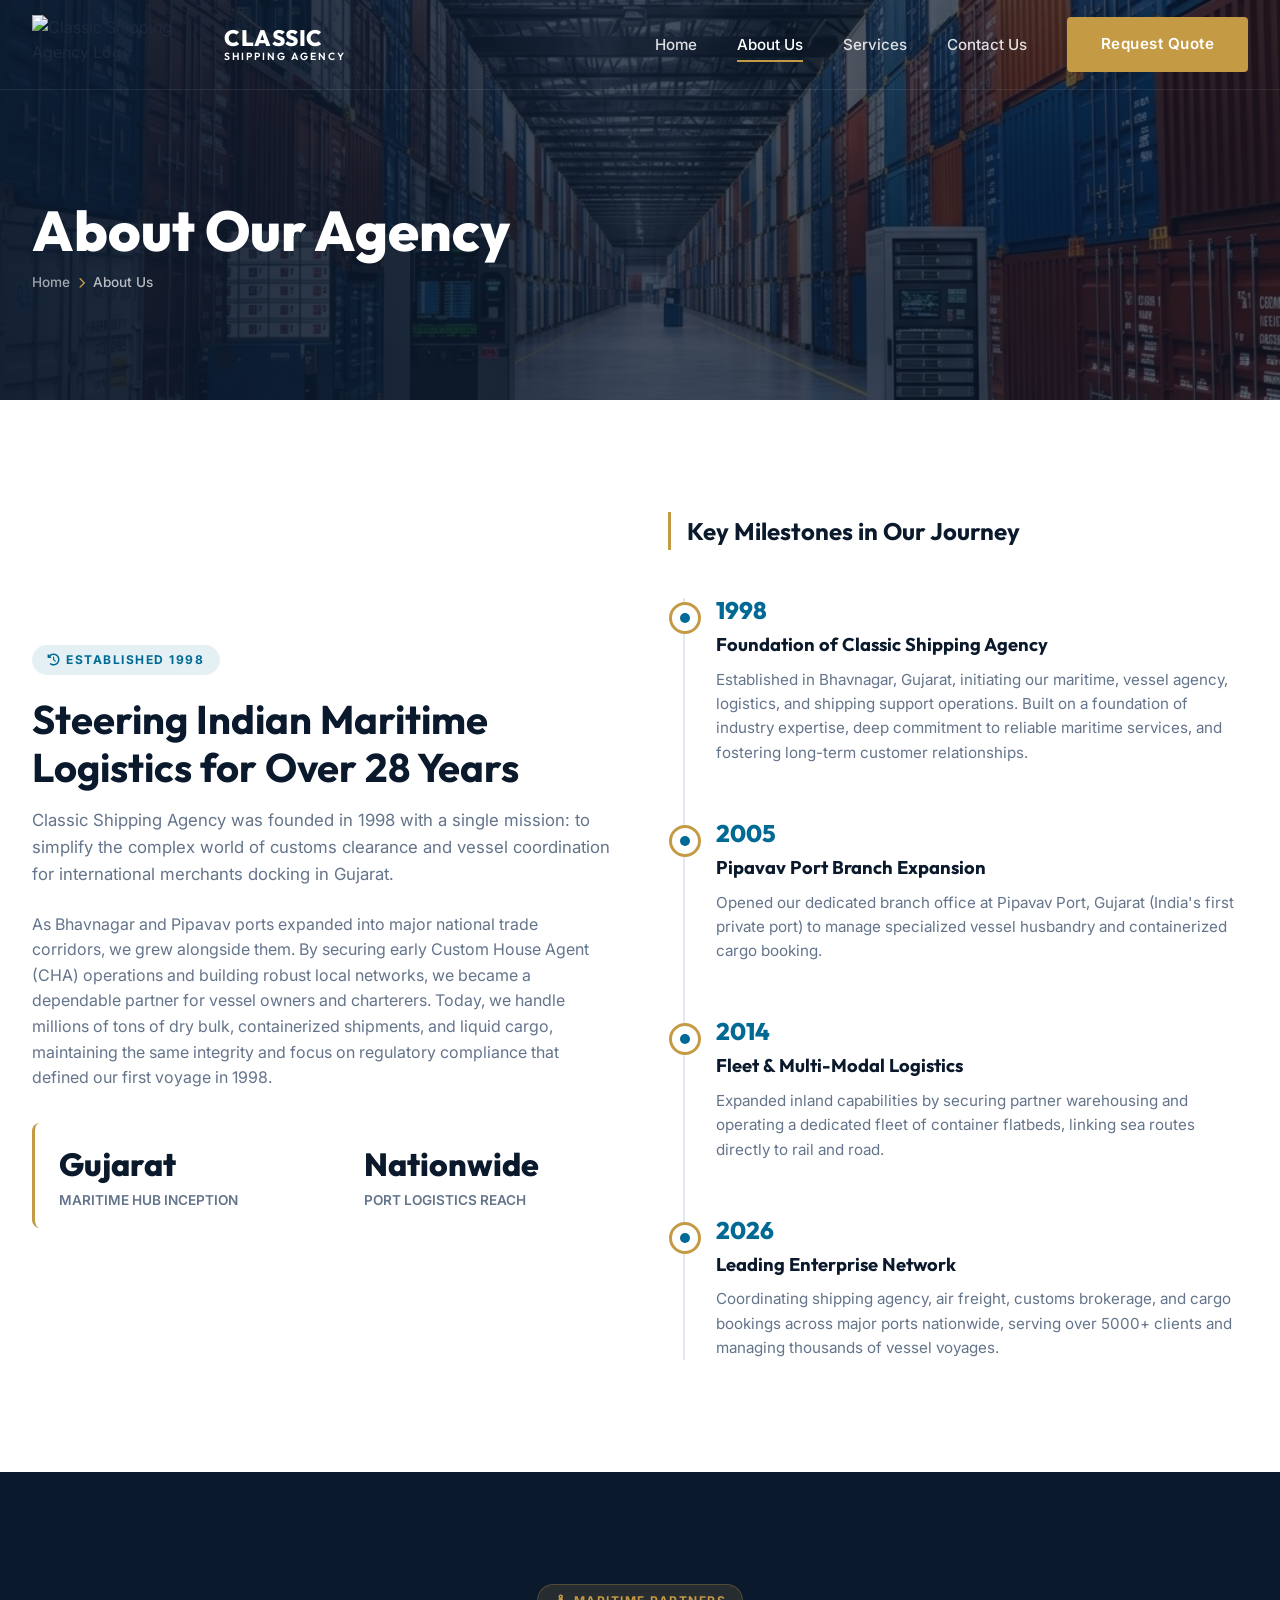
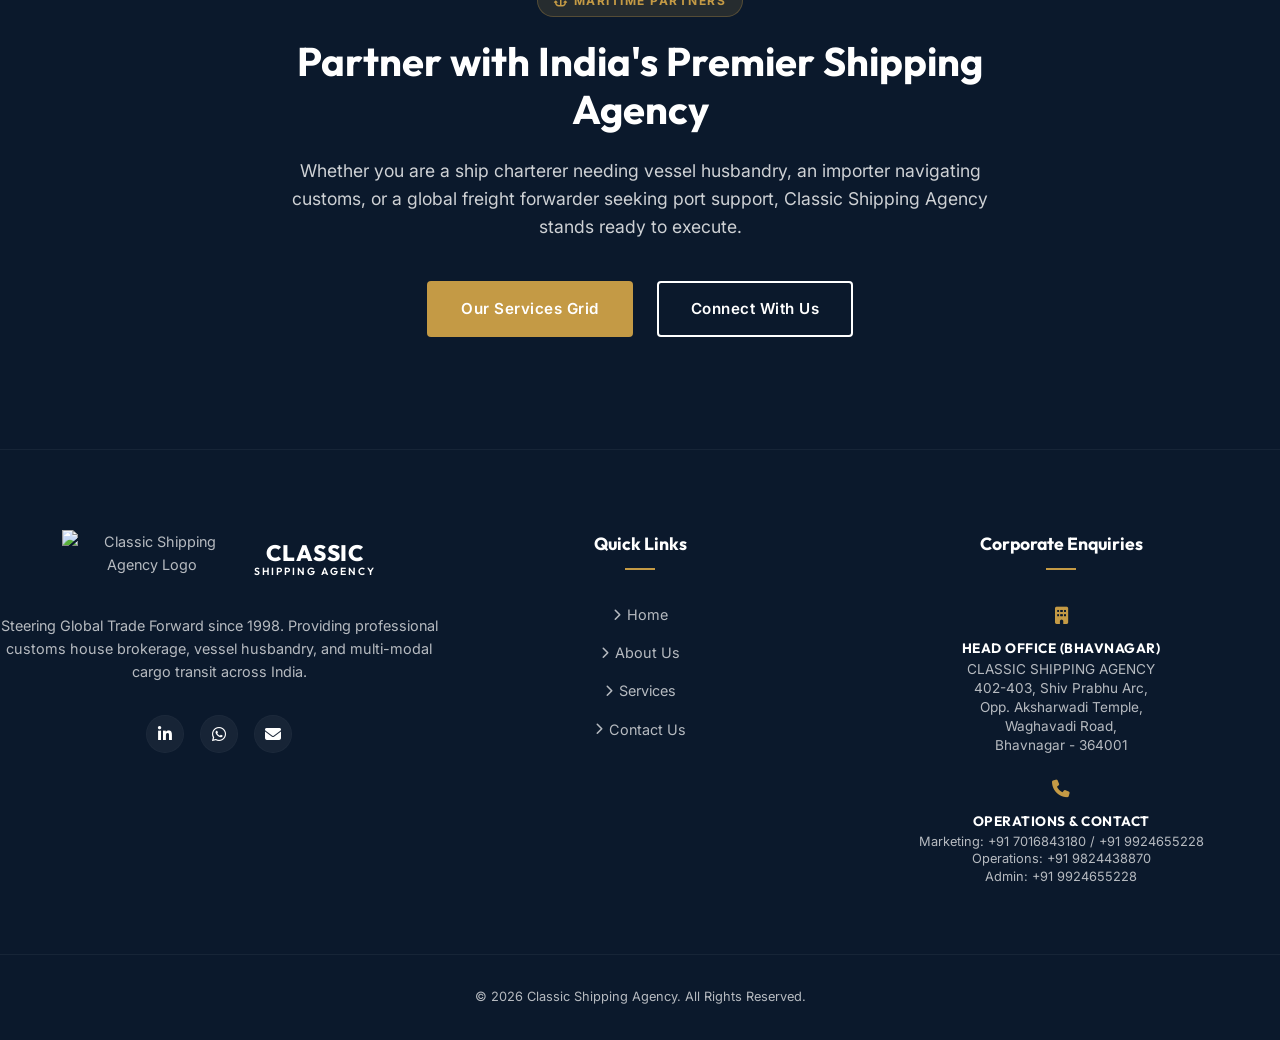
==== commit c8bf2042: "style: reformat HTML files with consistent tag spacing and attribute wrapping" ====
--- a/about.html
+++ b/about.html
@@ -1,14 +1,107 @@
 <!DOCTYPE html>
-<html lang="en">
+<html lang="en-IN">
+
 <head>
     <meta charset="UTF-8">
     <meta name="viewport" content="width=device-width, initial-scale=1.0">
-    <meta name="description" content="Discover the legacy of Classic Shipping Agency. Serving India's maritime and logistics sector since 1998. Learn about our vision, values, and port infrastructure.">
-    <title>About Us - Classic Shipping Agency | Established 1998</title>
+
+    <!-- ===================== PRIMARY SEO META ===================== -->
+    <title>About Classic Shipping Agency | Maritime &amp; Logistics Experts in Bhavnagar</title>
+    <meta name="description"
+        content="Learn about Classic Shipping Agency – Bhavnagar, Gujarat's leading maritime logistics company since 1998. Our story, milestones, and expert team serving India's shipping industry.">
+    <meta name="keywords"
+        content="about Classic Shipping Agency, shipping company Bhavnagar history, maritime logistics Gujarat, freight forwarding company India 1998, port agency Gujarat">
+    <meta name="author" content="Classic Shipping Agency">
+    <meta name="robots" content="index, follow, max-snippet:-1, max-image-preview:large, max-video-preview:-1">
+    <meta name="geo.region" content="IN-GJ">
+    <meta name="geo.placename" content="Bhavnagar, Gujarat, India">
+    <meta name="geo.position" content="21.7538531;72.14346">
+    <meta name="ICBM" content="21.7538531, 72.14346">
+    <link rel="canonical" href="https://www.classicshippingagency.com/about.html">
+
+    <!-- ===================== FAVICON ===================== -->
+    <link rel="icon" type="image/png" sizes="16x16" href="images/favicon-16.png">
+    <link rel="icon" type="image/png" sizes="32x32" href="images/favicon-32.png">
+    <link rel="icon" type="image/png" sizes="48x48" href="images/favicon-48.png">
+    <link rel="icon" type="image/png" sizes="96x96" href="images/favicon-96.png">
+    <link rel="icon" type="image/png" sizes="192x192" href="images/favicon-192.png">
+    <link rel="icon" type="image/png" sizes="512x512" href="images/favicon-512.png">
+    <link rel="apple-touch-icon" sizes="180x180" href="images/apple-touch-icon.png">
+    <meta name="theme-color" content="#0a1628">
+
+    <!-- ===================== OPEN GRAPH ===================== -->
+    <meta property="og:type" content="website">
+    <meta property="og:site_name" content="Classic Shipping Agency">
+    <meta property="og:title" content="About Classic Shipping Agency | Maritime &amp; Logistics Experts in Bhavnagar">
+    <meta property="og:description"
+        content="Classic Shipping Agency – established 1998 in Bhavnagar, Gujarat. A maritime logistics leader providing customs brokerage, vessel agency &amp; freight services across India.">
+    <meta property="og:url" content="https://www.classicshippingagency.com/about.html">
+    <meta property="og:image" content="https://www.classicshippingagency.com/images/og-social-banner.png">
+    <meta property="og:image:width" content="1200">
+    <meta property="og:image:height" content="630">
+    <meta property="og:image:alt"
+        content="Classic Shipping Agency – Maritime &amp; Logistics Experts, Bhavnagar, Gujarat">
+    <meta property="og:locale" content="en_IN">
+
+    <!-- ===================== TWITTER CARD ===================== -->
+    <meta name="twitter:card" content="summary_large_image">
+    <meta name="twitter:title" content="About Classic Shipping Agency | Maritime &amp; Logistics Experts in Bhavnagar">
+    <meta name="twitter:description"
+        content="Classic Shipping Agency – established 1998 in Bhavnagar, Gujarat. A maritime logistics leader providing customs brokerage, vessel agency &amp; freight services across India.">
+    <meta name="twitter:image" content="https://www.classicshippingagency.com/images/og-social-banner.png">
+    <meta name="twitter:image:alt"
+        content="Classic Shipping Agency – Maritime &amp; Logistics Experts, Bhavnagar, Gujarat">
+
+    <!-- ===================== JSON-LD STRUCTURED DATA ===================== -->
+    <script type="application/ld+json">
+    {
+      "@context": "https://schema.org",
+      "@graph": [
+        {
+          "@type": "Organization",
+          "@id": "https://www.classicshippingagency.com/#organization",
+          "name": "Classic Shipping Agency",
+          "url": "https://www.classicshippingagency.com/",
+          "logo": {"@type": "ImageObject", "url": "https://www.classicshippingagency.com/images/logo.png"},
+          "foundingDate": "1998",
+          "address": {
+            "@type": "PostalAddress",
+            "streetAddress": "402-403, Shiv Prabhu Arc, Opp. Aksharwadi Temple, Waghavadi Road",
+            "addressLocality": "Bhavnagar",
+            "addressRegion": "Gujarat",
+            "postalCode": "364001",
+            "addressCountry": "IN"
+          }
+        },
+        {
+          "@type": "BreadcrumbList",
+          "itemListElement": [
+            {"@type": "ListItem", "position": 1, "name": "Home", "item": "https://www.classicshippingagency.com/"},
+            {"@type": "ListItem", "position": 2, "name": "About Us", "item": "https://www.classicshippingagency.com/about.html"}
+          ]
+        },
+        {
+          "@type": "WebPage",
+          "@id": "https://www.classicshippingagency.com/about.html",
+          "url": "https://www.classicshippingagency.com/about.html",
+          "name": "About Classic Shipping Agency | Maritime &amp; Logistics Experts in Bhavnagar",
+          "description": "Learn about Classic Shipping Agency, established in 1998 in Bhavnagar, Gujarat. India's trusted maritime and logistics company.",
+          "isPartOf": {"@id": "https://www.classicshippingagency.com/#website"},
+          "about": {"@id": "https://www.classicshippingagency.com/#organization"},
+          "breadcrumb": {"@type": "BreadcrumbList", "itemListElement": [
+            {"@type": "ListItem", "position": 1, "name": "Home", "item": "https://www.classicshippingagency.com/"},
+            {"@type": "ListItem", "position": 2, "name": "About Us", "item": "https://www.classicshippingagency.com/about.html"}
+          ]}
+        }
+      ]
+    }
+    </script>
+
     <!-- Fonts and Icons -->
     <link rel="stylesheet" href="https://cdnjs.cloudflare.com/ajax/libs/font-awesome/6.4.0/css/all.min.css">
     <link rel="stylesheet" href="css/style.css">
 </head>
+
 <body>
 
     <!-- Header Navigation -->
@@ -21,7 +114,7 @@
                     <span>Shipping Agency</span>
                 </div>
             </a>
-            
+
             <nav class="nav-menu-wrapper">
                 <ul class="nav-menu">
                     <li><a href="index.html" class="nav-link">Home</a></li>
@@ -31,7 +124,7 @@
                     <li class="nav-cta"><a href="contact.html" class="btn btn-accent">Request Quote</a></li>
                 </ul>
             </nav>
-            
+
             <div class="nav-hamburger">
                 <span></span>
                 <span></span>
@@ -58,24 +151,37 @@
             <div class="animate-on-scroll">
                 <span class="badge"><i class="fa-solid fa-history"></i> Established 1998</span>
                 <h2 class="section-title">Steering Indian Maritime Logistics for Over 28 Years</h2>
-                <p style="color: var(--text-muted); margin-bottom: 1.5rem; font-size: 1.05rem;">Classic Shipping Agency was founded in 1998 with a single mission: to simplify the complex world of customs clearance and vessel coordination for international merchants docking in Gujarat.</p>
-                <p style="color: var(--text-muted); margin-bottom: 2rem;">As Bhavnagar and Pipavav ports expanded into major national trade corridors, we grew alongside them. By securing early Custom House Agent (CHA) licensing and building robust local networks, we became a dependable partner for vessel owners and charterers. Today, we handle millions of tons of dry bulk, containerized shipments, and liquid cargo, maintaining the same integrity and focus on regulatory compliance that defined our first voyage in 1998.</p>
-                
-                <div class="stats-grid grid-2" style="box-shadow: none; border-bottom: none; border-left: 3px solid var(--accent-gold); padding: 1rem 0 1rem 1.5rem; background: transparent;">
+                <p style="color: var(--text-muted); margin-bottom: 1.5rem; font-size: 1.05rem;">Classic Shipping Agency
+                    was founded in 1998 with a single mission: to simplify the complex world of customs clearance and
+                    vessel coordination for international merchants docking in Gujarat.</p>
+                <p style="color: var(--text-muted); margin-bottom: 2rem;">As Bhavnagar and Pipavav ports expanded into major national trade corridors, we grew alongside them. By securing early Custom House Agent (CHA) operations and building robust local networks, we became a dependable partner for vessel owners and charterers. Today, we handle millions of tons of dry bulk, containerized shipments, and liquid cargo, maintaining the same integrity and focus on regulatory compliance that defined our first voyage in 1998.</p>
+
+                <div class="stats-grid grid-2"
+                    style="box-shadow: none; border-bottom: none; border-left: 3px solid var(--accent-gold); padding: 1rem 0 1rem 1.5rem; background: transparent;">
                     <div>
-                        <h4 style="font-family: var(--font-heading); font-size: 2rem; font-weight: 800; color: var(--navy-deep);">Gujarat</h4>
-                        <p style="font-size: 0.85rem; color: var(--text-muted); font-weight: 600; text-transform: uppercase;">Maritime Hub Inception</p>
+                        <h4
+                            style="font-family: var(--font-heading); font-size: 2rem; font-weight: 800; color: var(--navy-deep);">
+                            Gujarat</h4>
+                        <p
+                            style="font-size: 0.85rem; color: var(--text-muted); font-weight: 600; text-transform: uppercase;">
+                            Maritime Hub Inception</p>
                     </div>
                     <div>
-                        <h4 style="font-family: var(--font-heading); font-size: 2rem; font-weight: 800; color: var(--navy-deep);">Nationwide</h4>
-                        <p style="font-size: 0.85rem; color: var(--text-muted); font-weight: 600; text-transform: uppercase;">Port Logistics Reach</p>
-                    </div>
-                </div>
-            </div>
-            
+                        <h4
+                            style="font-family: var(--font-heading); font-size: 2rem; font-weight: 800; color: var(--navy-deep);">
+                            Nationwide</h4>
+                        <p
+                            style="font-size: 0.85rem; color: var(--text-muted); font-weight: 600; text-transform: uppercase;">
+                            Port Logistics Reach</p>
+                    </div>
+                </div>
+            </div>
+
             <div class="animate-on-scroll delay-1">
-                <h3 style="font-family: var(--font-heading); font-size: 1.5rem; font-weight: 700; color: var(--navy-deep); margin-bottom: 2rem; border-left: 3px solid var(--accent-gold); padding-left: 1rem;">Key Milestones in Our Journey</h3>
-                
+                <h3
+                    style="font-family: var(--font-heading); font-size: 1.5rem; font-weight: 700; color: var(--navy-deep); margin-bottom: 2rem; border-left: 3px solid var(--accent-gold); padding-left: 1rem;">
+                    Key Milestones in Our Journey</h3>
+
                 <!-- Timeline -->
                 <div class="journey-timeline">
                     <!-- Timeline Item 1 -->
@@ -83,31 +189,40 @@
                         <div class="timeline-dot"></div>
                         <div class="timeline-year">1998</div>
                         <h4 class="timeline-title">Foundation of Classic Shipping Agency</h4>
-                        <p class="timeline-desc">Established in Bhavnagar, Gujarat, initiating our maritime, vessel agency, logistics, and shipping support operations. Built on a foundation of industry expertise, deep commitment to reliable maritime services, and fostering long-term customer relationships.</p>
-                    </div>
-                    
+                        <p class="timeline-desc">Established in Bhavnagar, Gujarat, initiating our maritime, vessel
+                            agency, logistics, and shipping support operations. Built on a foundation of industry
+                            expertise, deep commitment to reliable maritime services, and fostering long-term customer
+                            relationships.</p>
+                    </div>
+
                     <!-- Timeline Item 2 -->
                     <div class="timeline-item">
                         <div class="timeline-dot"></div>
                         <div class="timeline-year">2005</div>
                         <h4 class="timeline-title">Pipavav Port Branch Expansion</h4>
-                        <p class="timeline-desc">Opened our dedicated branch office at Pipavav Port, Gujarat (India's first private port) to manage specialized vessel husbandry and containerized cargo booking.</p>
-                    </div>
-                    
+                        <p class="timeline-desc">Opened our dedicated branch office at Pipavav Port, Gujarat (India's
+                            first private port) to manage specialized vessel husbandry and containerized cargo booking.
+                        </p>
+                    </div>
+
                     <!-- Timeline Item 3 -->
                     <div class="timeline-item">
                         <div class="timeline-dot"></div>
                         <div class="timeline-year">2014</div>
                         <h4 class="timeline-title">Fleet & Multi-Modal Logistics</h4>
-                        <p class="timeline-desc">Expanded inland capabilities by securing partner warehousing and operating a dedicated fleet of container flatbeds, linking sea routes directly to rail and road.</p>
-                    </div>
-                    
+                        <p class="timeline-desc">Expanded inland capabilities by securing partner warehousing and
+                            operating a dedicated fleet of container flatbeds, linking sea routes directly to rail and
+                            road.</p>
+                    </div>
+
                     <!-- Timeline Item 4 -->
                     <div class="timeline-item">
                         <div class="timeline-dot"></div>
                         <div class="timeline-year">2026</div>
                         <h4 class="timeline-title">Leading Enterprise Network</h4>
-                        <p class="timeline-desc">Coordinating shipping agency, air freight, customs brokerage, and cargo bookings across major ports nationwide, serving over 5000+ clients and managing thousands of vessel voyages.</p>
+                        <p class="timeline-desc">Coordinating shipping agency, air freight, customs brokerage, and cargo
+                            bookings across major ports nationwide, serving over 5000+ clients and managing thousands of
+                            vessel voyages.</p>
                     </div>
                 </div>
             </div>
@@ -119,8 +234,11 @@
         <div class="container text-center" style="max-width: 800px;">
             <div class="animate-on-scroll">
                 <span class="badge badge-gold"><i class="fa-solid fa-anchor"></i> Maritime Partners</span>
-                <h2 class="section-title" style="color: var(--text-light); margin-bottom: 1.5rem;">Partner with India's Premier Shipping Agency</h2>
-                <p style="color: rgba(255,255,255,0.8); margin-bottom: 2.5rem; font-size: 1.1rem;">Whether you are a ship charterer needing vessel husbandry, an importer navigating customs, or a global freight forwarder seeking port support, Classic Shipping Agency stands ready to execute.</p>
+                <h2 class="section-title" style="color: var(--text-light); margin-bottom: 1.5rem;">Partner with India's
+                    Premier Shipping Agency</h2>
+                <p style="color: rgba(255,255,255,0.8); margin-bottom: 2.5rem; font-size: 1.1rem;">Whether you are a
+                    ship charterer needing vessel husbandry, an importer navigating customs, or a global freight
+                    forwarder seeking port support, Classic Shipping Agency stands ready to execute.</p>
                 <div style="display: flex; gap: 1.5rem; justify-content: center;">
                     <a href="services.html" class="btn btn-accent">Our Services Grid</a>
                     <a href="contact.html" class="btn btn-outline">Connect With Us</a>
@@ -140,24 +258,32 @@
                         <span>Shipping Agency</span>
                     </div>
                 </a>
-                <p class="footer-desc">Steering Global Trade Forward since 1998. Providing professional customs house brokerage, vessel husbandry, and multi-modal cargo transit across India.</p>
+                <p class="footer-desc">Steering Global Trade Forward since 1998. Providing professional customs house
+                    brokerage, vessel husbandry, and multi-modal cargo transit across India.</p>
                 <div class="footer-socials">
-                    <a href="https://linkedin.com" target="_blank" class="social-link" aria-label="LinkedIn"><i class="fa-brands fa-linkedin-in"></i></a>
-                    <a href="https://whatsapp.com" target="_blank" class="social-link" aria-label="WhatsApp"><i class="fa-brands fa-whatsapp"></i></a>
-                    <a href="mailto:info@classicshippingagency.com" class="social-link" aria-label="Email"><i class="fa-solid fa-envelope"></i></a>
-                </div>
-            </div>
-            
+                    <a href="https://linkedin.com" target="_blank" class="social-link" aria-label="LinkedIn"><i
+                            class="fa-brands fa-linkedin-in"></i></a>
+                    <a href="https://whatsapp.com" target="_blank" class="social-link" aria-label="WhatsApp"><i
+                            class="fa-brands fa-whatsapp"></i></a>
+                    <a href="mailto:info@classicshippingagency.com" class="social-link" aria-label="Email"><i
+                            class="fa-solid fa-envelope"></i></a>
+                </div>
+            </div>
+
             <div>
                 <h4 class="footer-heading">Quick Links</h4>
                 <ul class="footer-links">
-                    <li><a href="index.html"><i class="fa-solid fa-chevron-right" style="font-size: 0.75rem;"></i> Home</a></li>
-                    <li><a href="about.html"><i class="fa-solid fa-chevron-right" style="font-size: 0.75rem;"></i> About Us</a></li>
-                    <li><a href="services.html"><i class="fa-solid fa-chevron-right" style="font-size: 0.75rem;"></i> Services</a></li>
-                    <li><a href="contact.html"><i class="fa-solid fa-chevron-right" style="font-size: 0.75rem;"></i> Contact Us</a></li>
+                    <li><a href="index.html"><i class="fa-solid fa-chevron-right" style="font-size: 0.75rem;"></i>
+                            Home</a></li>
+                    <li><a href="about.html"><i class="fa-solid fa-chevron-right" style="font-size: 0.75rem;"></i> About
+                            Us</a></li>
+                    <li><a href="services.html"><i class="fa-solid fa-chevron-right" style="font-size: 0.75rem;"></i>
+                            Services</a></li>
+                    <li><a href="contact.html"><i class="fa-solid fa-chevron-right" style="font-size: 0.75rem;"></i>
+                            Contact Us</a></li>
                 </ul>
             </div>
-            
+
             <div>
                 <h4 class="footer-heading">Corporate Enquiries</h4>
                 <div class="footer-contact-item">
@@ -173,7 +299,7 @@
                         </p>
                     </div>
                 </div>
-                
+
                 <div class="footer-contact-item">
                     <div class="footer-contact-icon"><i class="fa-solid fa-phone"></i></div>
                     <div class="footer-contact-text">
@@ -187,7 +313,7 @@
                 </div>
             </div>
         </div>
-        
+
         <div class="container footer-bottom">
             <div>&copy; 2026 Classic Shipping Agency. All Rights Reserved.</div>
         </div>
@@ -196,4 +322,5 @@
     <!-- Scripts -->
     <script src="js/main.js"></script>
 </body>
-</html>
+
+</html>
--- a/css/style.css
+++ b/css/style.css
@@ -1684,6 +1684,15 @@
     justify-content: flex-end;
 }
 
+@media (max-width: 768px) {
+    .form-submit-row {
+        justify-content: center;
+    }
+    .form-submit-row .btn {
+        width: 100%;
+    }
+}
+
 /* Success Modal */
 .modal-overlay {
     position: fixed;
@@ -1937,12 +1946,52 @@
     .hero-desc {
         font-size: 1.1rem;
     }
+    .hero-content {
+        text-align: center;
+        max-width: 100%;
+    }
     .hero-btns {
         flex-direction: column;
+        align-items: center;
         gap: 1rem;
+    }
+    .hero-desc {
+        margin-left: auto;
+        margin-right: auto;
     }
     .btn {
         width: 100%;
+        justify-content: center;
+    }
+    
+    /* Inner hero centering */
+    .inner-hero {
+        text-align: center;
+    }
+    .inner-breadcrumbs {
+        justify-content: center;
+    }
+    
+    /* Badge & subtitle centering */
+    .badge {
+        display: block;
+        width: fit-content;
+        margin-left: auto;
+        margin-right: auto;
+    }
+    .section-subtitle {
+        text-align: center;
+    }
+    
+    /* About preview centering */
+    .about-preview-content {
+        text-align: center;
+    }
+    .about-key-features {
+        grid-template-columns: 1fr;
+    }
+    .feature-bullet {
+        text-align: left;
     }
     
     /* Navigation Hamburger */
@@ -2023,6 +2072,12 @@
     .cta-action {
         width: 100%;
         flex-direction: column;
+        align-items: center;
+    }
+    .cta-action .btn {
+        width: 100%;
+        max-width: 320px;
+        justify-content: center;
     }
     
     .footer-top {
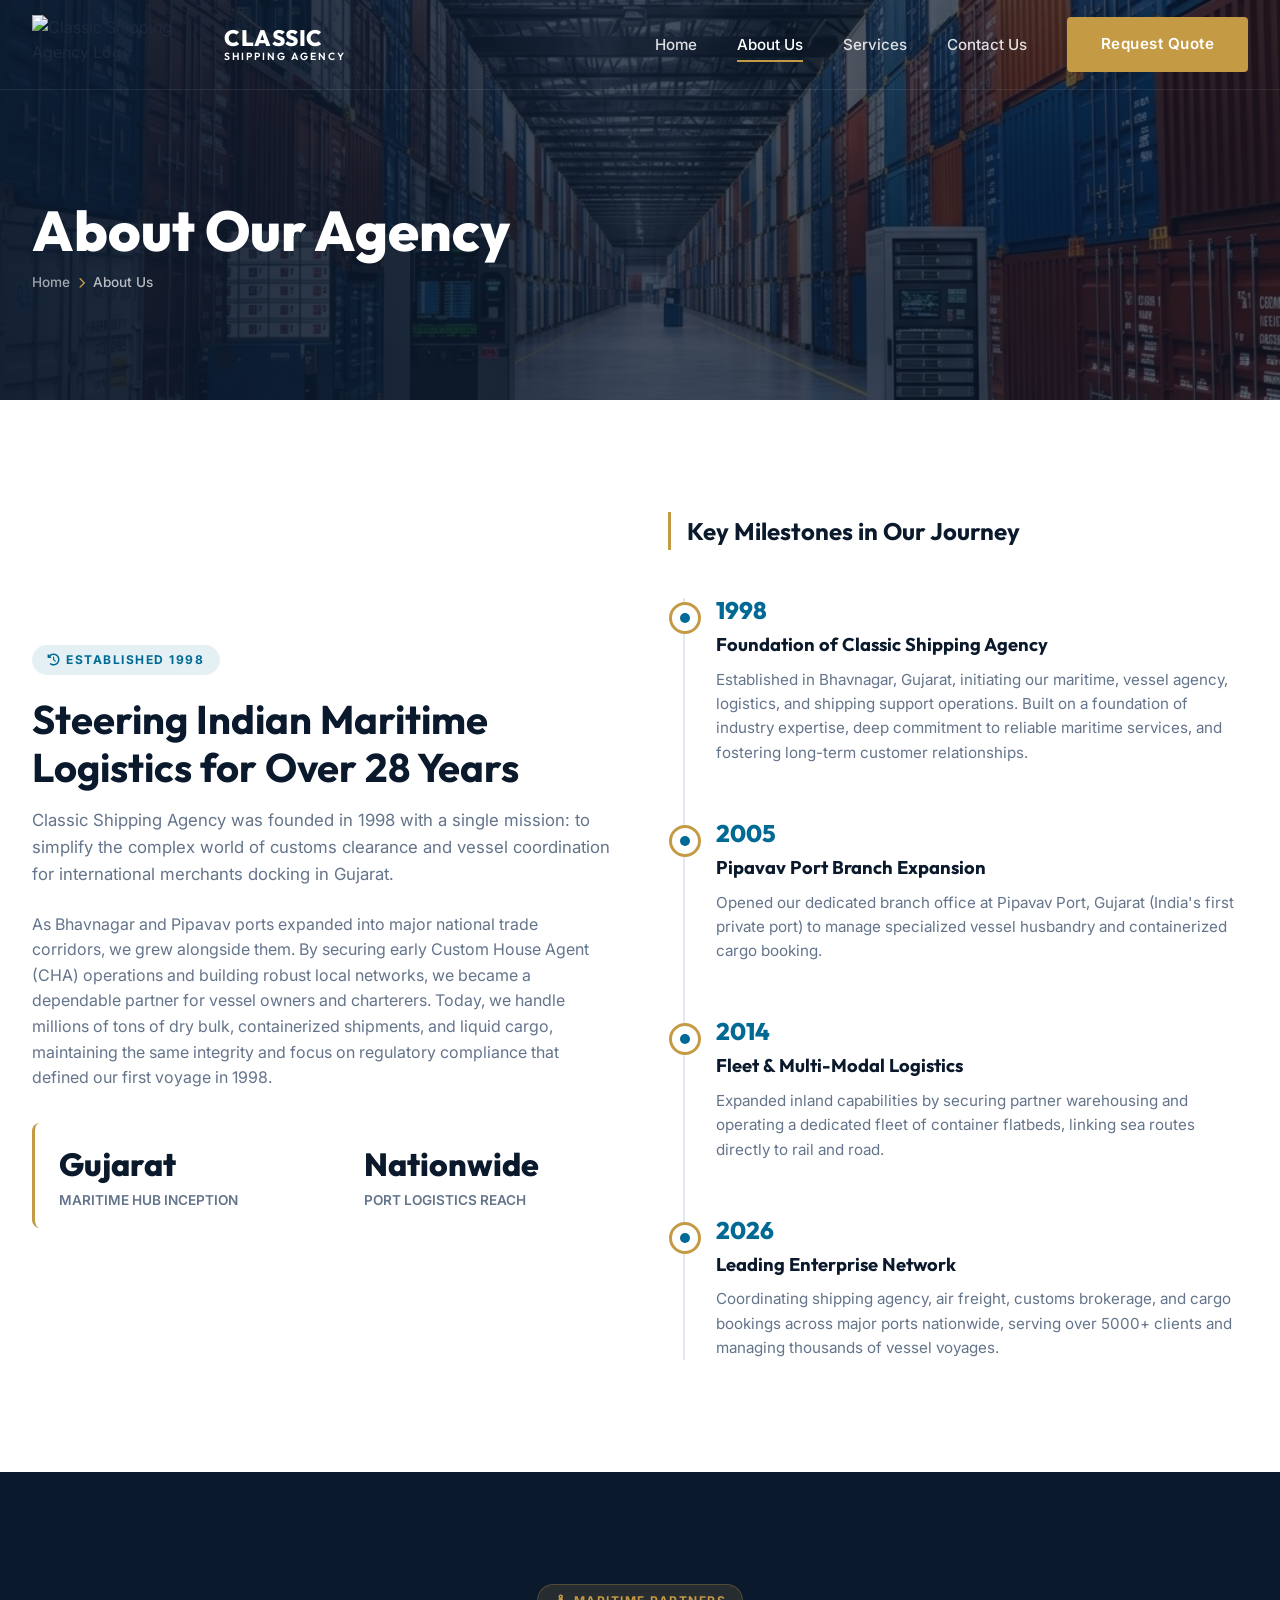
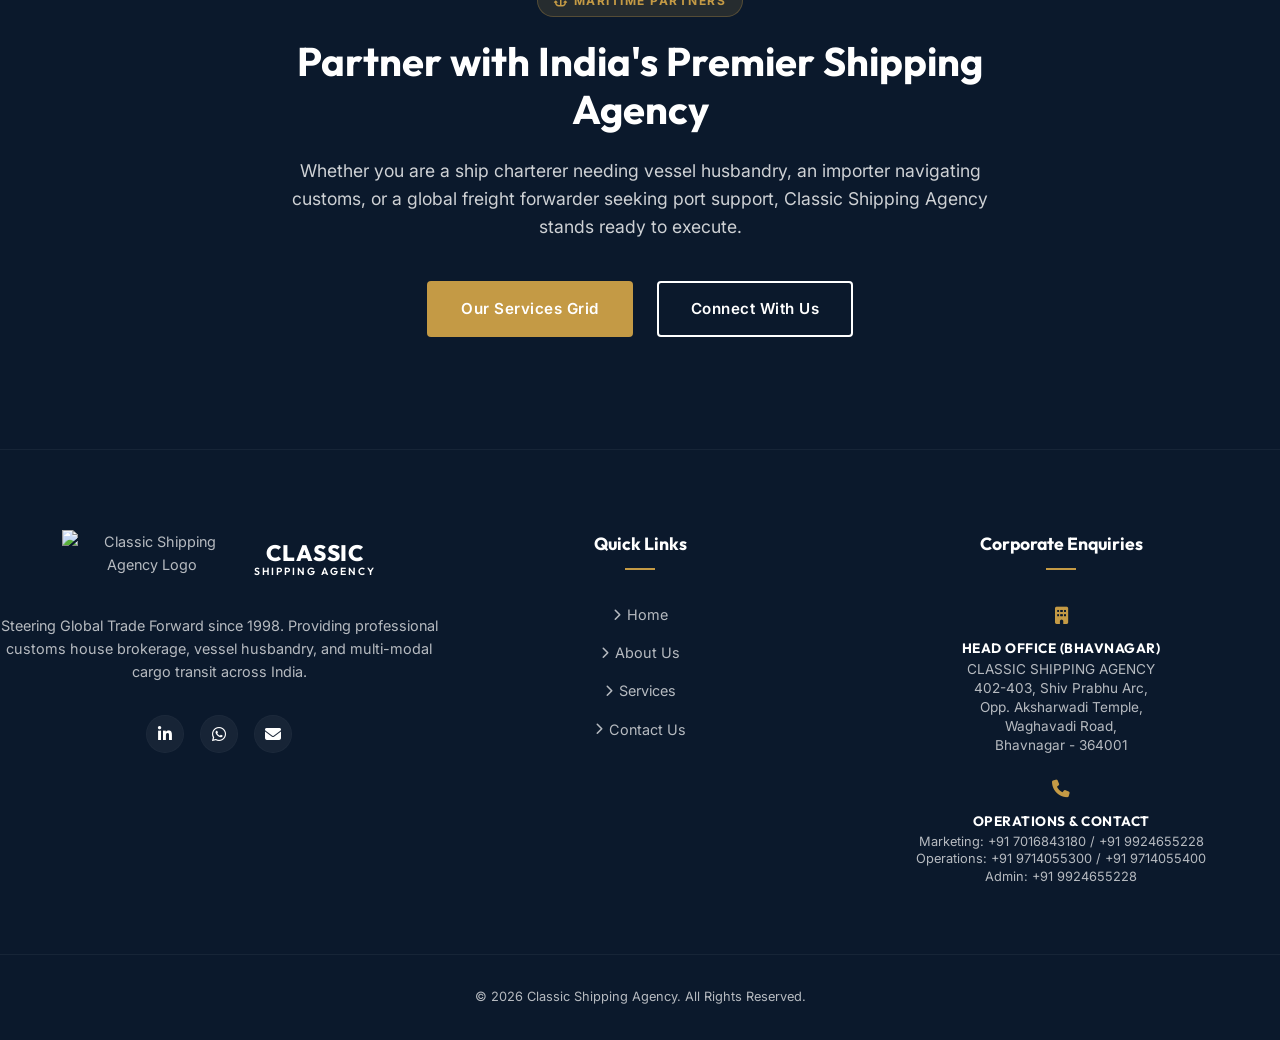
==== commit 21a8d709: "feat: add global JS utility file and update corporate contact information across site pages" ====
--- a/about.html
+++ b/about.html
@@ -306,7 +306,7 @@
                         <h6>Operations & Contact</h6>
                         <p style="font-size: 0.8rem; line-height: 1.4;">
                             Marketing: +91 7016843180 / +91 9924655228<br>
-                            Operations: +91 9824438870<br>
+                            Operations: +91 9714055300 / +91 9714055400<br>
                             Admin: +91 9924655228
                         </p>
                     </div>
